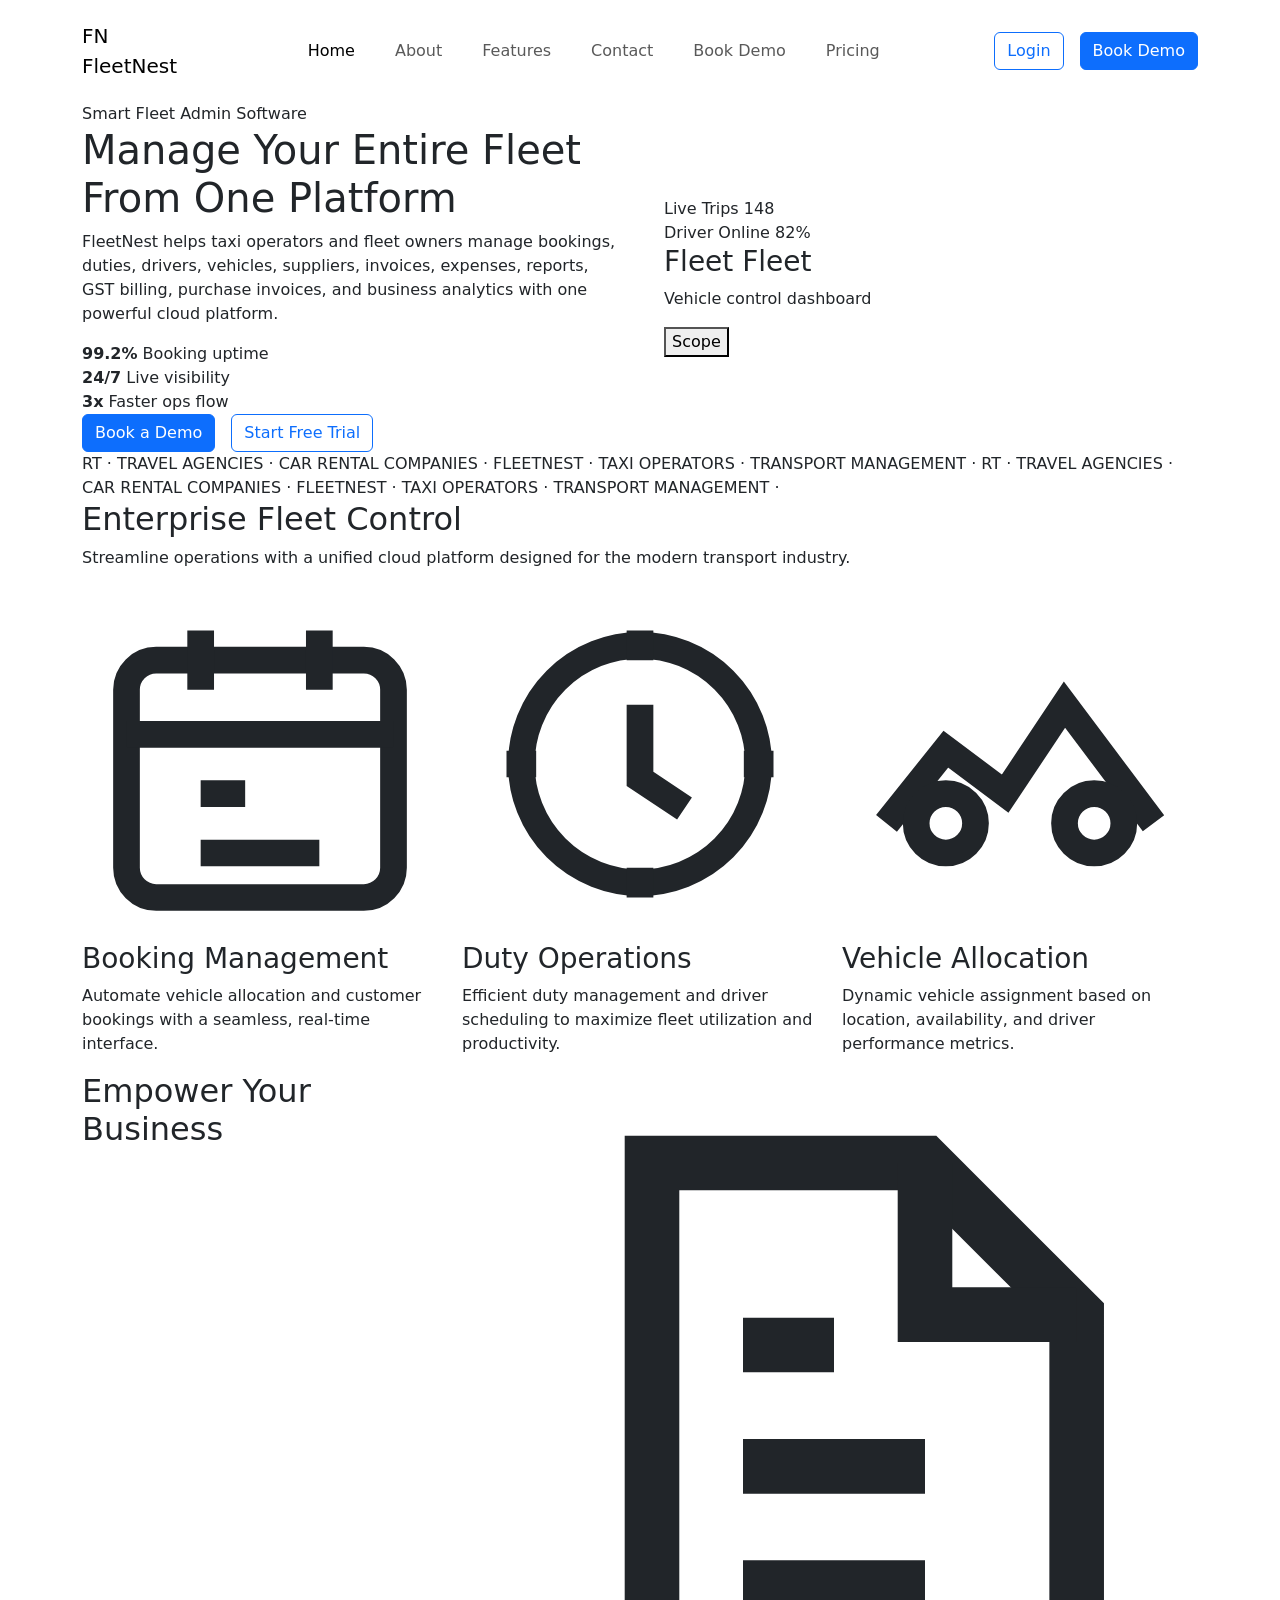
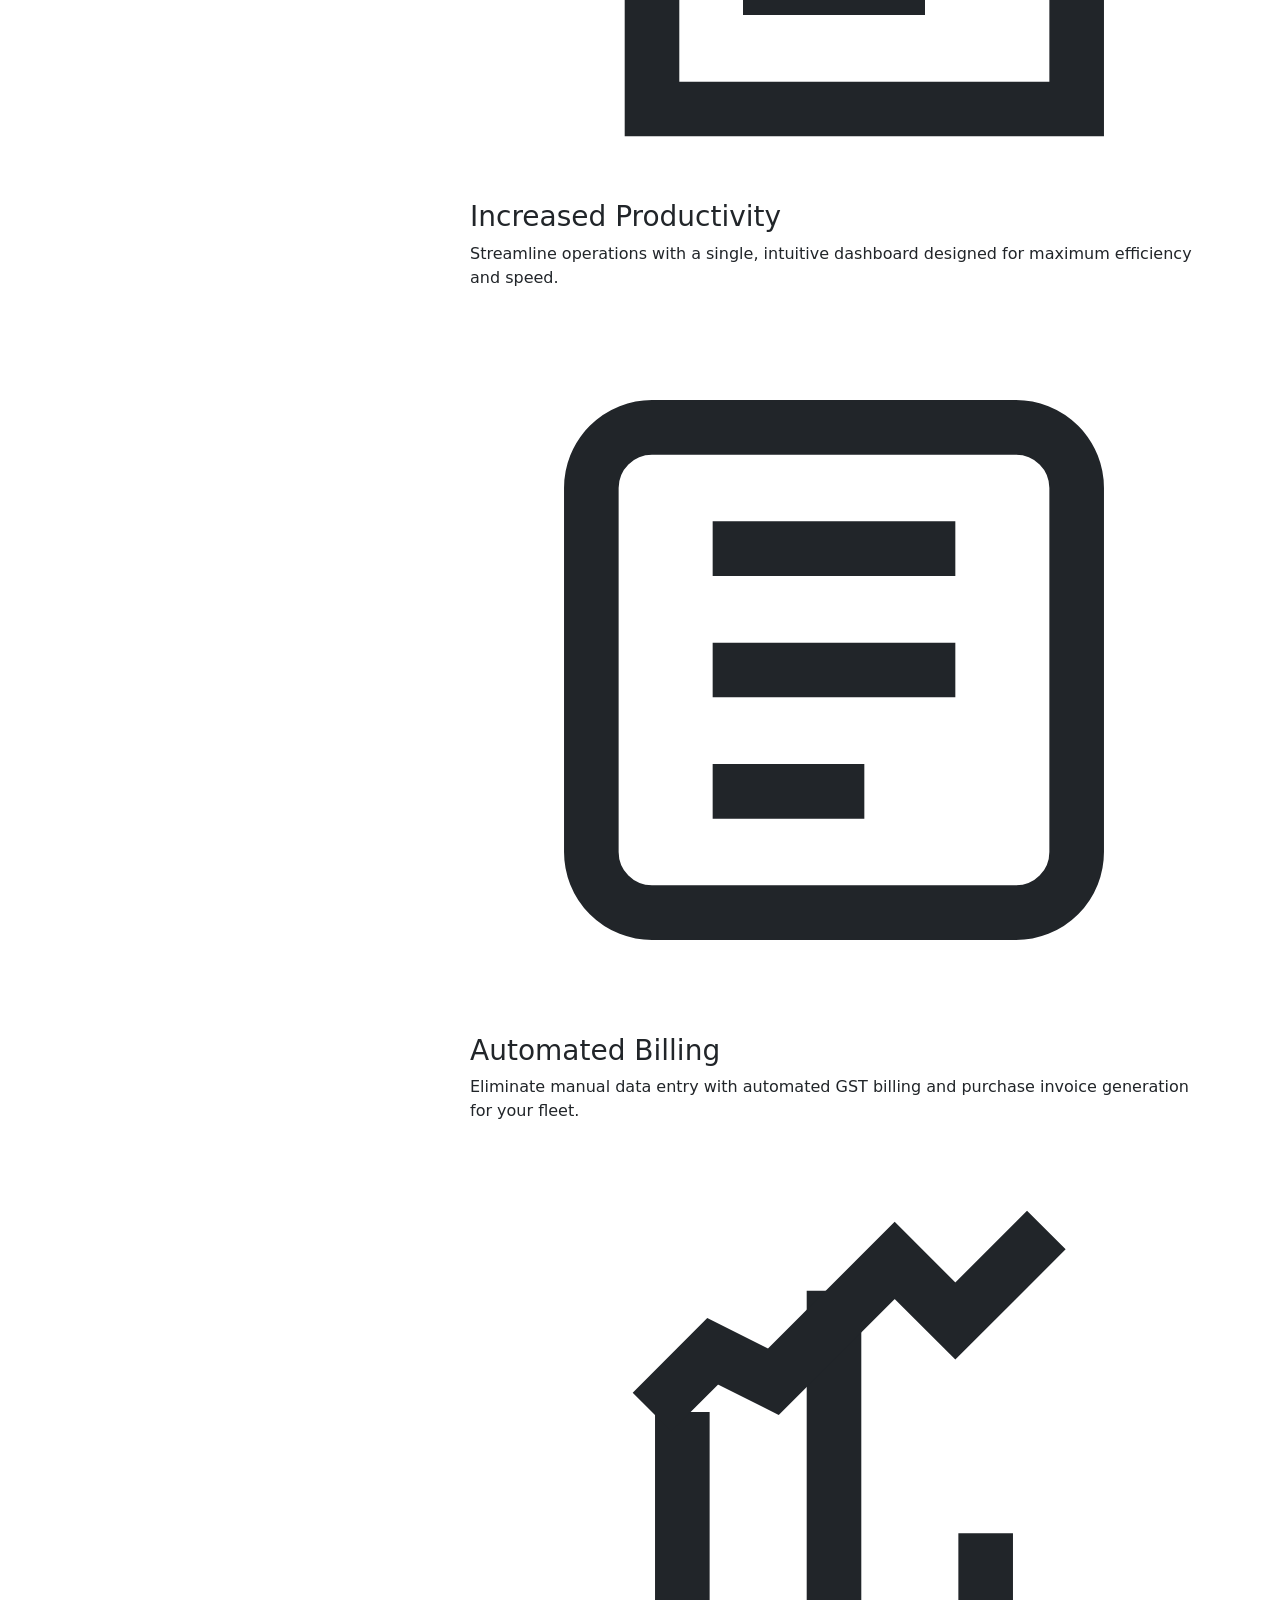
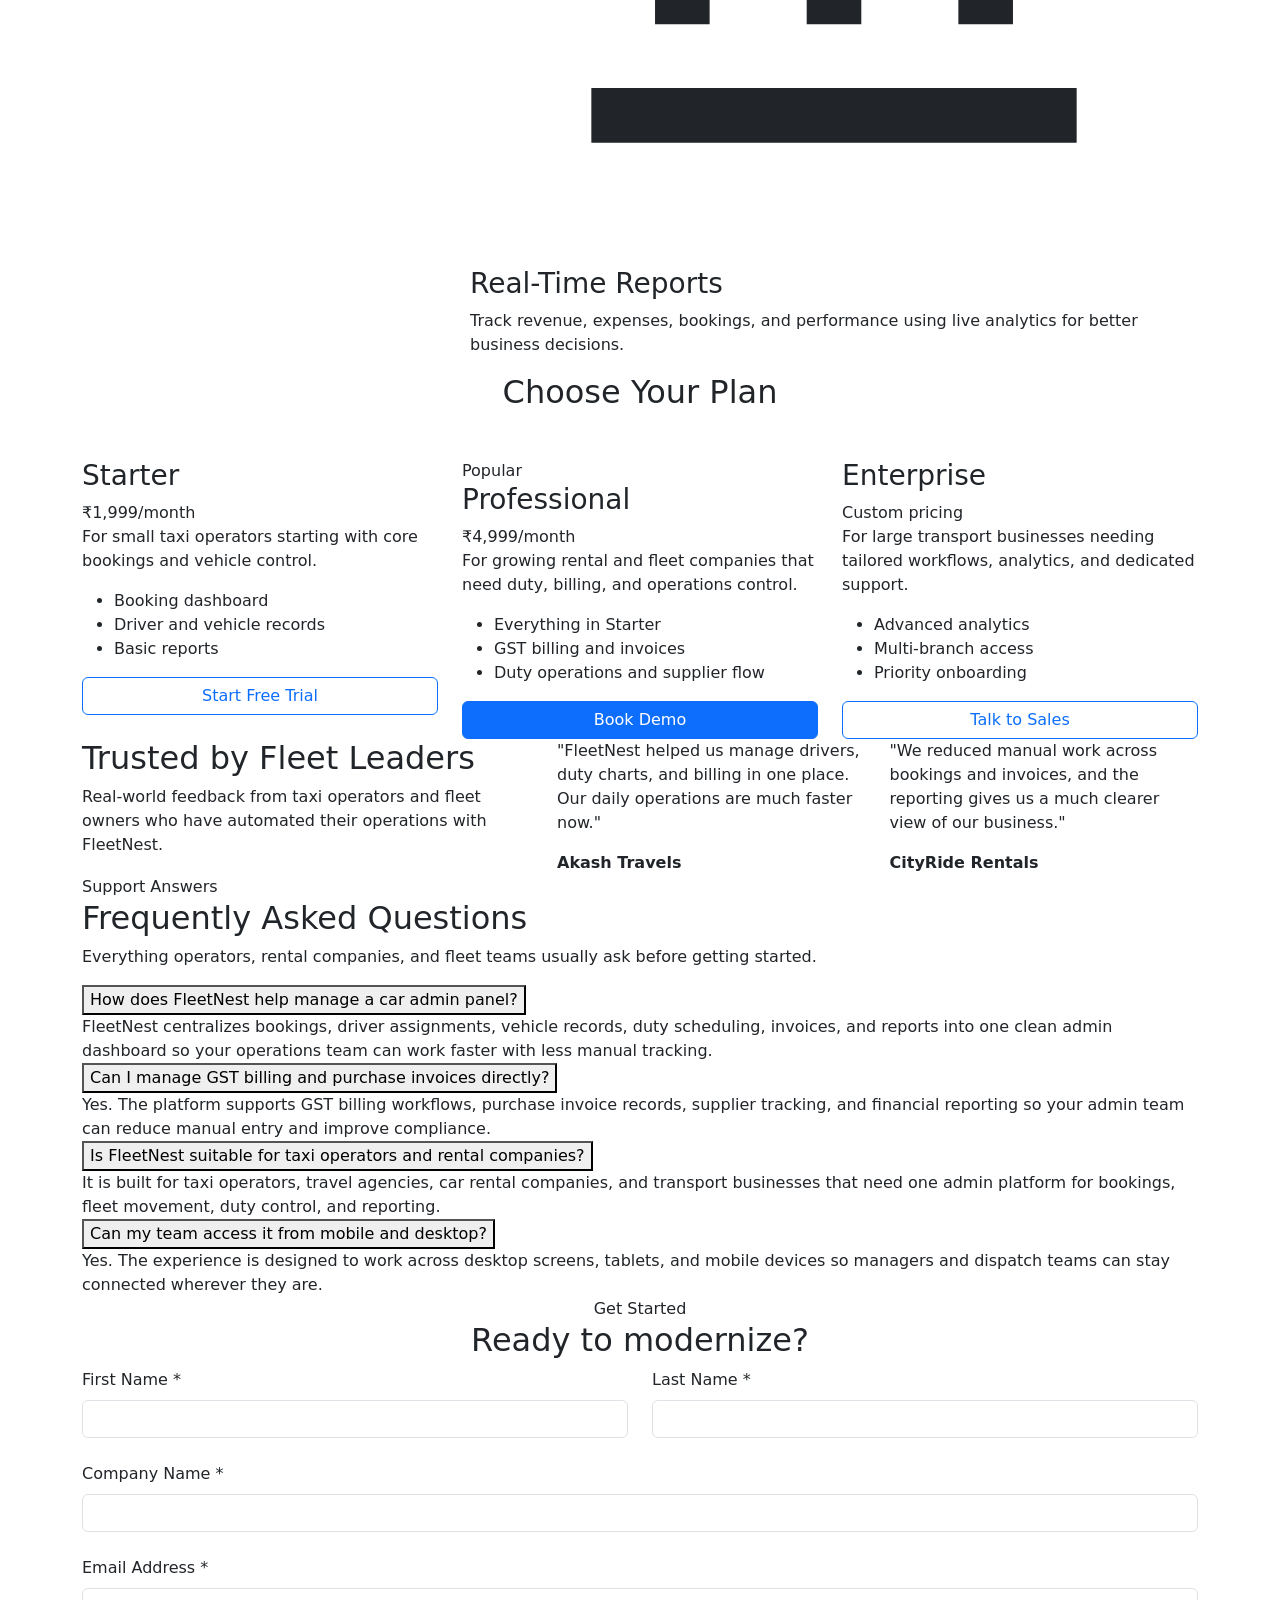
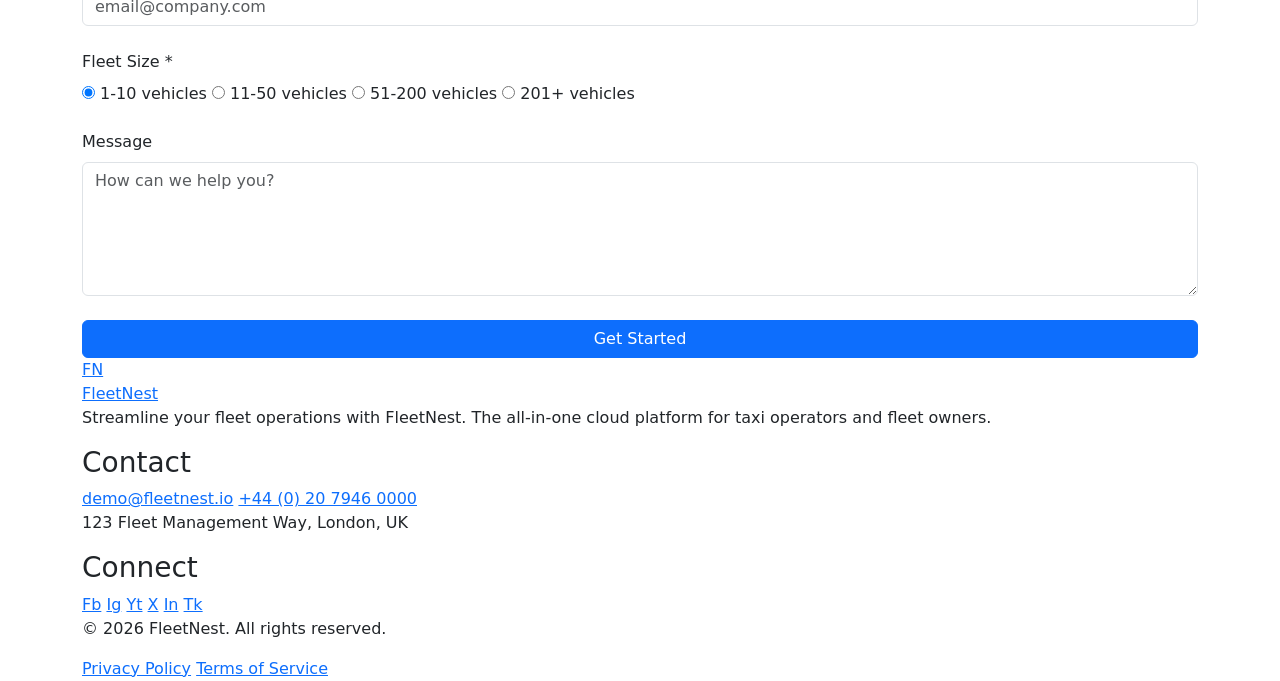
==== index.html @ bfa589d1 "Add index.html for FleetNest Admin Pane This commit adds a new HTML file for the FleetNest Admin Pan" ====
<!DOCTYPE html>
<html lang="en">
<head>
  <meta charset="UTF-8">
  <meta name="viewport" content="width=device-width, initial-scale=1.0">
  <title>FleetNest Admin Panel</title>
  <link rel="preconnect" href="https://fonts.googleapis.com">
  <link rel="preconnect" href="https://fonts.gstatic.com" crossorigin>
  <link href="https://fonts.googleapis.com/css2?family=Outfit:wght@400;500;600;700;800&display=swap" rel="stylesheet">
  <link href="https://cdn.jsdelivr.net/npm/bootstrap@5.3.3/dist/css/bootstrap.min.css" rel="stylesheet">
  <link rel="stylesheet" href="style.css">
</head>
<body>

  <header class="site-header">
    <nav class="navbar navbar-expand-lg py-3">
      <div class="container">
        <a class="navbar-brand brand-wrap" href="#home">
          <div class="brand-logo">FN</div>
          <div class="brand-copy">
            <span>FleetNest</span>
          </div>
        </a>
        <button class="navbar-toggler border-0 shadow-none" type="button" data-bs-toggle="collapse" data-bs-target="#mainNav">
          <span class="navbar-toggler-icon"></span>
        </button>
        <div class="collapse navbar-collapse" id="mainNav">
          <ul class="navbar-nav mx-auto gap-lg-4">
            <li class="nav-item"><a class="nav-link active" href="index.html">Home</a></li>
            <li class="nav-item"><a class="nav-link" href="about.html">About</a></li>
            <li class="nav-item"><a class="nav-link" href="features.html">Features</a></li>
            <li class="nav-item"><a class="nav-link" href="contact.html">Contact</a></li>
            <li class="nav-item"><a class="nav-link" href="#contact">Book Demo</a></li>
            <li class="nav-item"><a class="nav-link" href="#pricing">Pricing</a></li>
          </ul>
          <div class="header-actions d-flex flex-column flex-lg-row gap-3">
            <a href="#" class="btn btn-outline-primary btn-soft">Login</a>
            <a href="#demo" class="btn btn-primary btn-strong">Book Demo</a>
          </div>
        </div>
      </div>
    </nav>
  </header>

  <main>
    <section class="hero-section" id="home">
      <div class="container">
        <div class="row align-items-center g-5">
          <div class="col-lg-6">
            <div class="hero-kicker reveal-in">Smart Fleet Admin Software</div>
            <h1 class="hero-title">
              Manage Your Entire Fleet
              <span class="title-accent">From One Platform</span>
            </h1>
            <p class="hero-text">
              FleetNest helps taxi operators and fleet owners manage bookings, duties, drivers, vehicles,
              suppliers, invoices, expenses, reports, GST billing, purchase invoices, and business analytics
              with one powerful cloud platform.
            </p>
            <div class="hero-metrics reveal-in">
              <div class="metric-pill">
                <strong>99.2%</strong>
                <span>Booking uptime</span>
              </div>
              <div class="metric-pill">
                <strong>24/7</strong>
                <span>Live visibility</span>
              </div>
              <div class="metric-pill">
                <strong>3x</strong>
                <span>Faster ops flow</span>
              </div>
            </div>
            <div class="hero-actions d-flex flex-column flex-sm-row gap-3">
              <a href="#demo" class="btn btn-primary btn-strong large-btn">Book a Demo</a>
              <a href="#pricing" class="btn btn-outline-primary btn-soft large-btn">Start Free Trial</a>
            </div>
          </div>
          <div class="col-lg-6">
            <div class="device-stage reveal-in">
              <div class="floating-badge badge-top">Live Trips 148</div>
              <div class="floating-badge badge-bottom">Driver Online 82%</div>
              <div class="screen-shell">
                <div class="screen-top">
                  <span></span><span></span><span></span>
                </div>
                <div class="screen-body">
                  <aside class="screen-sidebar">
                    <div class="side-dot active"></div>
                    <div class="side-dot"></div>
                    <div class="side-dot"></div>
                    <div class="side-dot"></div>
                  </aside>
                  <div class="screen-content">
                    <div class="content-head">
                      <div>
                        <h3>Fleet Fleet</h3>
                        <p>Vehicle control dashboard</p>
                      </div>
                      <button class="mini-button">Scope</button>
                    </div>
                    <div class="content-grid">
                      <div class="ui-card tall"></div>
                      <div class="ui-card"></div>
                      <div class="ui-card"></div>
                      <div class="ui-card"></div>
                      <div class="ui-card chart-card"></div>
                      <div class="ui-card"></div>
                    </div>
                  </div>
                </div>
              </div>
              <div class="phone-shell">
                <div class="phone-notch"></div>
                <div class="phone-ring"></div>
                <div class="phone-lines"></div>
              </div>
            </div>
          </div>
        </div>
      </div>
    </section>

    <section class="marquee-band">
      <div class="container">
        <div class="marquee-text">
          <span>RT · TRAVEL AGENCIES · CAR RENTAL COMPANIES · FLEETNEST · TAXI OPERATORS · TRANSPORT MANAGEMENT ·</span>
          <span>RT · TRAVEL AGENCIES · CAR RENTAL COMPANIES · FLEETNEST · TAXI OPERATORS · TRANSPORT MANAGEMENT ·</span>
        </div>
      </div>
    </section>

    <section class="feature-intro section-space" id="about">
      <div class="container">
        <h2 class="section-title wide-title">Enterprise Fleet Control</h2>
        <p class="section-subtitle">
          Streamline operations with a unified cloud platform designed for the modern transport industry.
        </p>
        <div class="row g-4 feature-row">
          <div class="col-md-4">
            <div class="feature-box reveal-in">
              <div class="icon-wrap">
                <svg viewBox="0 0 24 24" fill="none" stroke="currentColor" stroke-width="1.8">
                  <rect x="3" y="5" width="18" height="16" rx="2"></rect>
                  <path d="M16 3v4M8 3v4M3 10h18"></path>
                  <path d="M8 14h3M8 18h8"></path>
                </svg>
              </div>
              <h3>Booking Management</h3>
              <p>Automate vehicle allocation and customer bookings with a seamless, real-time interface.</p>
            </div>
          </div>
          <div class="col-md-4">
            <div class="feature-box reveal-in">
              <div class="icon-wrap">
                <svg viewBox="0 0 24 24" fill="none" stroke="currentColor" stroke-width="1.8">
                  <circle cx="12" cy="12" r="8"></circle>
                  <path d="M12 8v5l3 2"></path>
                  <path d="M3 12h2M19 12h2M12 3v2M12 19v2"></path>
                </svg>
              </div>
              <h3>Duty Operations</h3>
              <p>Efficient duty management and driver scheduling to maximize fleet utilization and productivity.</p>
            </div>
          </div>
          <div class="col-md-4">
            <div class="feature-box reveal-in">
              <div class="icon-wrap">
                <svg viewBox="0 0 24 24" fill="none" stroke="currentColor" stroke-width="1.8">
                  <path d="M3 16l4-5 4 3 4-6 6 8"></path>
                  <circle cx="7" cy="16" r="2"></circle>
                  <circle cx="17" cy="16" r="2"></circle>
                </svg>
              </div>
              <h3>Vehicle Allocation</h3>
              <p>Dynamic vehicle assignment based on location, availability, and driver performance metrics.</p>
            </div>
          </div>
        </div>
      </div>
    </section>

    <section class="empower-section section-space" id="features">
      <div class="container">
        <div class="row g-5">
          <div class="col-lg-4">
            <h2 class="section-title stacked-title">Empower Your Business</h2>
          </div>
          <div class="col-lg-8">
            <div class="benefit-list">
              <div class="benefit-item reveal-in">
                <div class="icon-wrap small-icon">
                  <svg viewBox="0 0 24 24" fill="none" stroke="currentColor" stroke-width="1.8">
                    <path d="M6 3h9l5 5v13H6z"></path>
                    <path d="M15 3v5h5M9 13h6M9 17h6M9 9h3"></path>
                  </svg>
                </div>
                <div>
                  <h3>Increased Productivity</h3>
                  <p>Streamline operations with a single, intuitive dashboard designed for maximum efficiency and speed.</p>
                </div>
              </div>
              <div class="benefit-item reveal-in">
                <div class="icon-wrap small-icon">
                  <svg viewBox="0 0 24 24" fill="none" stroke="currentColor" stroke-width="1.8">
                    <rect x="4" y="4" width="16" height="16" rx="2"></rect>
                    <path d="M8 8h8M8 12h8M8 16h5"></path>
                  </svg>
                </div>
                <div>
                  <h3>Automated Billing</h3>
                  <p>Eliminate manual data entry with automated GST billing and purchase invoice generation for your fleet.</p>
                </div>
              </div>
              <div class="benefit-item reveal-in">
                <div class="icon-wrap small-icon">
                  <svg viewBox="0 0 24 24" fill="none" stroke="currentColor" stroke-width="1.8">
                    <path d="M4 19h16"></path>
                    <path d="M7 16V9M12 16V5M17 16v-3"></path>
                    <path d="M6 9l2-2 2 1 4-4 2 2 3-3"></path>
                  </svg>
                </div>
                <div>
                  <h3>Real-Time Reports</h3>
                  <p>Track revenue, expenses, bookings, and performance using live analytics for better business decisions.</p>
                </div>
              </div>
            </div>
          </div>
        </div>
      </div>
    </section>

    <section class="showcase-section section-space" id="demo">
      <div class="container">
        <div class="showcase-frame reveal-in">
          <div class="showcase-inner">
            <div class="showcase-laptop">
              <div class="showcase-sidebar"></div>
              <div class="showcase-main">
                <div class="showcase-toolbar"></div>
                <div class="showcase-cards">
                  <span></span>
                  <span></span>
                  <span></span>
                  <span></span>
                  <span></span>
                  <span></span>
                </div>
              </div>
            </div>
            <div class="showcase-phone"></div>
          </div>
        </div>
      </div>
    </section>

    <section class="pricing-section section-space" id="pricing">
      <div class="container">
        <h2 class="section-title text-center">Choose Your Plan</h2>
        <div class="row g-4 plan-row mt-4">
          <div class="col-md-4">
            <div class="plan-card reveal-in">
              <h3>Starter</h3>
              <div class="plan-price">₹1,999<span>/month</span></div>
              <p>For small taxi operators starting with core bookings and vehicle control.</p>
              <ul class="plan-list">
                <li>Booking dashboard</li>
                <li>Driver and vehicle records</li>
                <li>Basic reports</li>
              </ul>
              <a href="#contact" class="btn btn-outline-primary w-100">Start Free Trial</a>
            </div>
          </div>
          <div class="col-md-4">
            <div class="plan-card featured reveal-in">
              <span class="plan-badge">Popular</span>
              <h3>Professional</h3>
              <div class="plan-price">₹4,999<span>/month</span></div>
              <p>For growing rental and fleet companies that need duty, billing, and operations control.</p>
              <ul class="plan-list">
                <li>Everything in Starter</li>
                <li>GST billing and invoices</li>
                <li>Duty operations and supplier flow</li>
              </ul>
              <a href="#contact" class="btn btn-primary w-100">Book Demo</a>
            </div>
          </div>
          <div class="col-md-4">
            <div class="plan-card reveal-in">
              <h3>Enterprise</h3>
              <div class="plan-price">Custom<span> pricing</span></div>
              <p>For large transport businesses needing tailored workflows, analytics, and dedicated support.</p>
              <ul class="plan-list">
                <li>Advanced analytics</li>
                <li>Multi-branch access</li>
                <li>Priority onboarding</li>
              </ul>
              <a href="#contact" class="btn btn-outline-primary w-100">Talk to Sales</a>
            </div>
          </div>
        </div>
      </div>
    </section>

    <section class="testimonial-section section-space" >
      <div class="container">
        <div class="row g-4 align-items-start">
          <div class="col-lg-5">
            <h2 class="section-title">Trusted by Fleet Leaders</h2>
            <p class="section-subtitle left-subtitle">
              Real-world feedback from taxi operators and fleet owners who have automated their operations with FleetNest.
            </p>
          </div>
          <div class="col-lg-7">
            <div class="row g-4">
              <div class="col-md-6">
                <div class="quote-card reveal-in">
                  <p>"FleetNest helped us manage drivers, duty charts, and billing in one place. Our daily operations are much faster now."</p>
                  <strong>Akash Travels</strong>
                </div>
              </div>
              <div class="col-md-6">
                <div class="quote-card reveal-in">
                  <p>"We reduced manual work across bookings and invoices, and the reporting gives us a much clearer view of our business."</p>
                  <strong>CityRide Rentals</strong>
                </div>
              </div>
            </div>
          </div>
        </div>
      </div>
    </section>

    <section class="faq-section section-space">
      <div class="container">
        <div class="faq-shell">
          <div class="faq-heading reveal-in">
            <span class="hero-kicker">Support Answers</span>
            <h2 class="section-title">Frequently Asked Questions</h2>
            <p class="section-subtitle">
              Everything operators, rental companies, and fleet teams usually ask before getting started.
            </p>
          </div>

          <div class="faq-list">
            <article class="faq-item reveal-in active">
              <button class="faq-question" type="button" aria-expanded="true">
                <span>How does FleetNest help manage a car admin panel?</span>
                <span class="faq-icon"></span>
              </button>
              <div class="faq-answer" style="max-height: 220px;">
                <div class="faq-answer-inner">
                  FleetNest centralizes bookings, driver assignments, vehicle records, duty scheduling, invoices, and reports into one clean admin dashboard so your operations team can work faster with less manual tracking.
                </div>
              </div>
            </article>

            <article class="faq-item reveal-in">
              <button class="faq-question" type="button" aria-expanded="false">
                <span>Can I manage GST billing and purchase invoices directly?</span>
                <span class="faq-icon"></span>
              </button>
              <div class="faq-answer">
                <div class="faq-answer-inner">
                  Yes. The platform supports GST billing workflows, purchase invoice records, supplier tracking, and financial reporting so your admin team can reduce manual entry and improve compliance.
                </div>
              </div>
            </article>

            <article class="faq-item reveal-in">
              <button class="faq-question" type="button" aria-expanded="false">
                <span>Is FleetNest suitable for taxi operators and rental companies?</span>
                <span class="faq-icon"></span>
              </button>
              <div class="faq-answer">
                <div class="faq-answer-inner">
                  It is built for taxi operators, travel agencies, car rental companies, and transport businesses that need one admin platform for bookings, fleet movement, duty control, and reporting.
                </div>
              </div>
            </article>

            <article class="faq-item reveal-in">
              <button class="faq-question" type="button" aria-expanded="false">
                <span>Can my team access it from mobile and desktop?</span>
                <span class="faq-icon"></span>
              </button>
              <div class="faq-answer">
                <div class="faq-answer-inner">
                  Yes. The experience is designed to work across desktop screens, tablets, and mobile devices so managers and dispatch teams can stay connected wherever they are.
                </div>
              </div>
            </article>
          </div>
        </div>
      </div>
    </section>

    <section class="contact-form-section section-space" id="contact">
      <div class="container">
        <div class="form-shell reveal-in">
          <div class="text-center form-head">
            <span class="hero-kicker">Get Started</span>
            <h2 class="section-title">Ready to modernize?</h2>
          </div>

          <form class="lead-form">
            <div class="row g-4">
              <div class="col-md-6">
                <label for="firstName" class="form-label">First Name *</label>
                <input id="firstName" type="text" name="firstname" class="form-control custom-field" required>
              </div>
              <div class="col-md-6">
                <label for="lastName" class="form-label">Last Name *</label>
                <input id="lastName" type="text" name="lastname" class="form-control custom-field" required>
              </div>
              <div class="col-12">
                <label for="companyName" class="form-label">Company Name *</label>
                <input id="companyName" type="text" name="comapny_name" class="form-control custom-field" required>
              </div>
              <div class="col-12">
                <label for="emailAddress" class="form-label">Email Address *</label>
                <input id="emailAddress" type="email" name="email" class="form-control custom-field" placeholder="email@company.com" required>
              </div>
              <div class="col-12">
                <label class="form-label">Fleet Size *</label>
                <div class="fleet-options">
                  <label class="fleet-option">
                    <input type="radio" name="fleet-size" checked>
                    <span>1-10 vehicles</span>
                  </label>
                  <label class="fleet-option">
                    <input type="radio" name="fleet-size">
                    <span>11-50 vehicles</span>
                  </label>
                  <label class="fleet-option">
                    <input type="radio" name="fleet-size">
                    <span>51-200 vehicles</span>
                  </label>
                  <label class="fleet-option">
                    <input type="radio" name="fleet-size">
                    <span>201+ vehicles</span>
                  </label>
                </div>
              </div>
              <div class="col-12">
                <label for="messageBox" class="form-label">Message</label>
                <textarea id="messageBox" name="message" class="form-control custom-field custom-area" rows="5" placeholder="How can we help you?"></textarea>
              </div>
              <div class="col-12">
                <button type="submit" class="btn btn-primary btn-strong w-100 submit-btn">Get Started</button>
              </div>
            </div>
          </form>
        </div>
      </div>
    </section>

    <footer class="site-footer">
      <div class="container">
        <div class="footer-grid">
          <div class="footer-brand-col">
            <a class="brand-wrap footer-brand" href="#home">
              <div class="brand-logo">FN</div>
              <div class="brand-copy">
                <span>FleetNest</span>
              </div>
            </a>
            <p class="footer-copy">
              Streamline your fleet operations with FleetNest. The all-in-one cloud platform for taxi operators and fleet owners.
            </p>
          </div>

          <div class="footer-contact-col">
            <h3>Contact</h3>
            <a href="mailto:demo@fleetnest.io">demo@fleetnest.io</a>
            <a href="tel:+4402079460000">+44 (0) 20 7946 0000</a>
            <p>123 Fleet Management Way, London, UK</p>
          </div>

          <div class="footer-social-col">
            <h3>Connect</h3>
            <div class="social-links">
              <a href="#" aria-label="Facebook">Fb</a>
              <a href="#" aria-label="Instagram">Ig</a>
              <a href="#" aria-label="YouTube">Yt</a>
              <a href="#" aria-label="X">X</a>
              <a href="#" aria-label="LinkedIn">In</a>
              <a href="#" aria-label="TikTok">Tk</a>
            </div>
          </div>
        </div>

        <div class="footer-bottom">
          <p>© 2026 FleetNest. All rights reserved.</p>
          <div class="footer-legal">
            <a href="#">Privacy Policy</a>
            <a href="#">Terms of Service</a>
          </div>
        </div>
      </div>
    </footer>
  </main>

  <script src="https://cdn.jsdelivr.net/npm/bootstrap@5.3.3/dist/js/bootstrap.bundle.min.js"></script>
  <script src="script.js"></script>
</body>
</html>
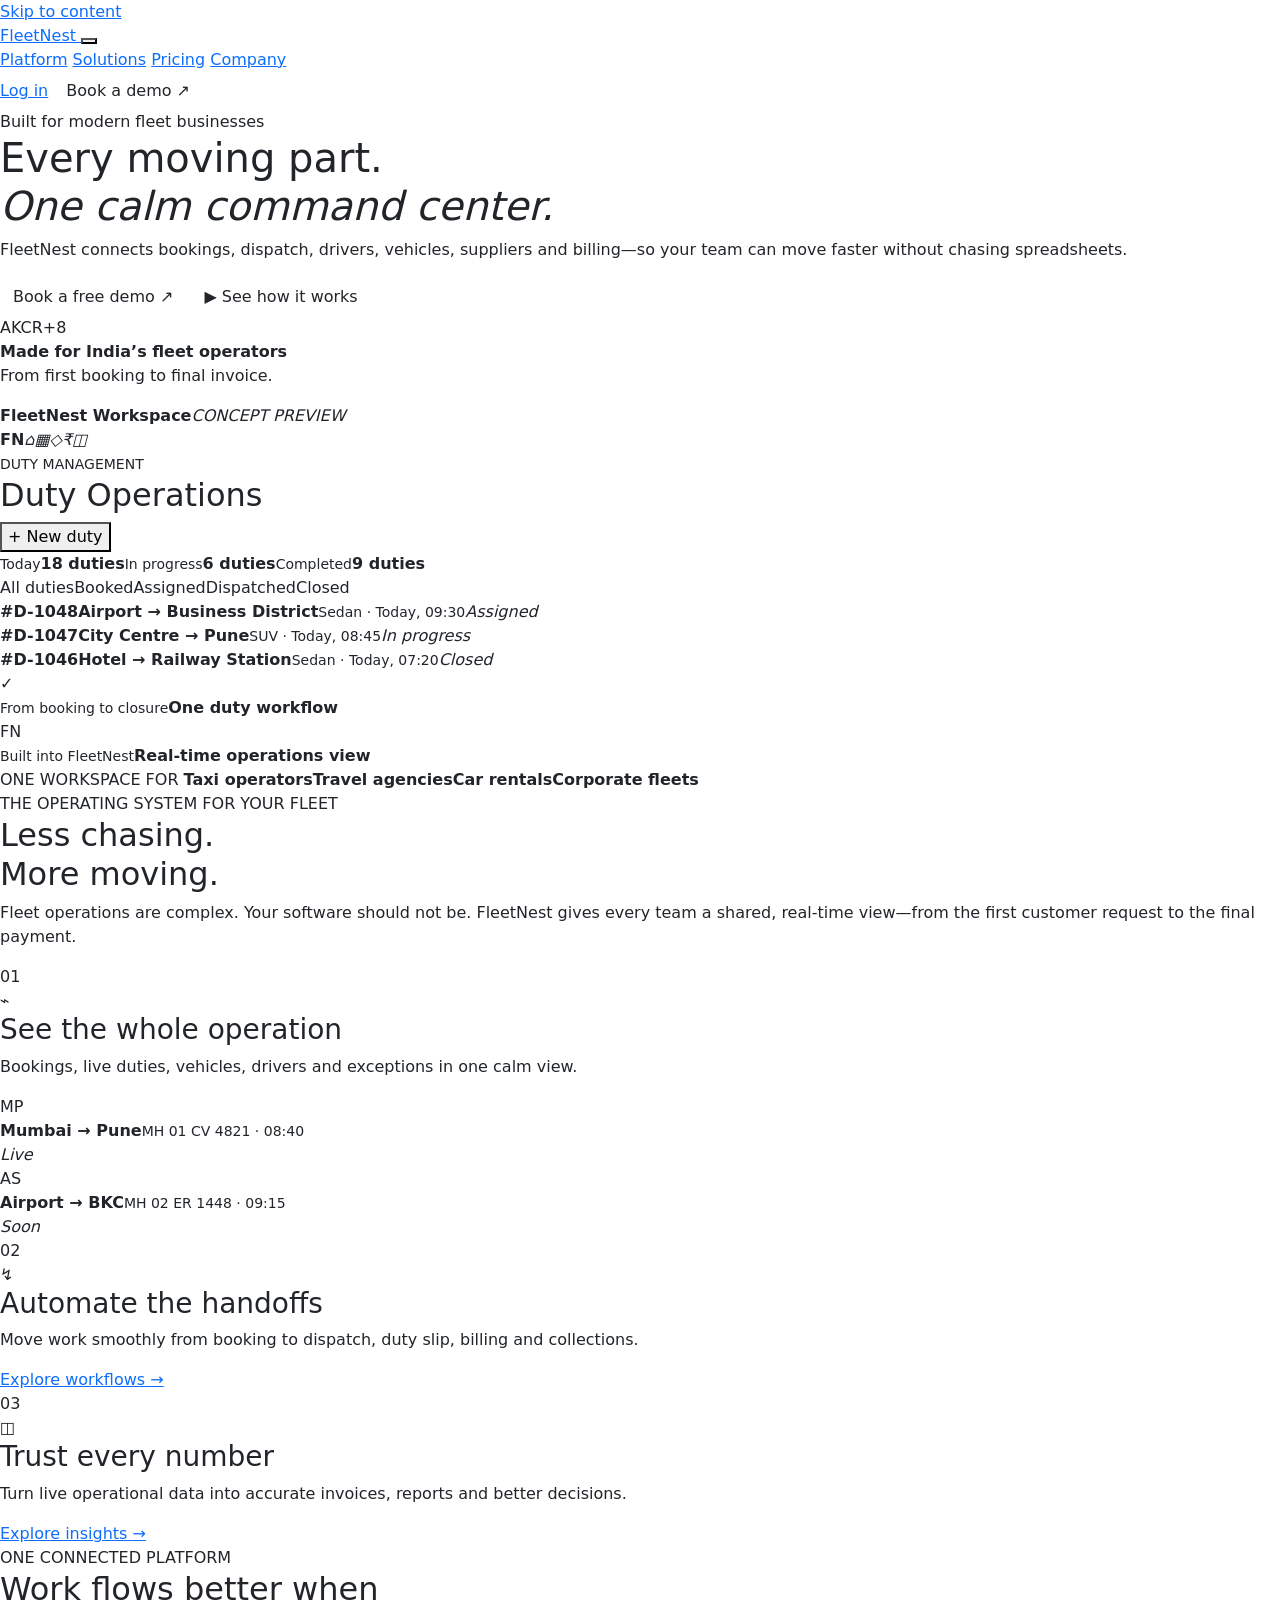
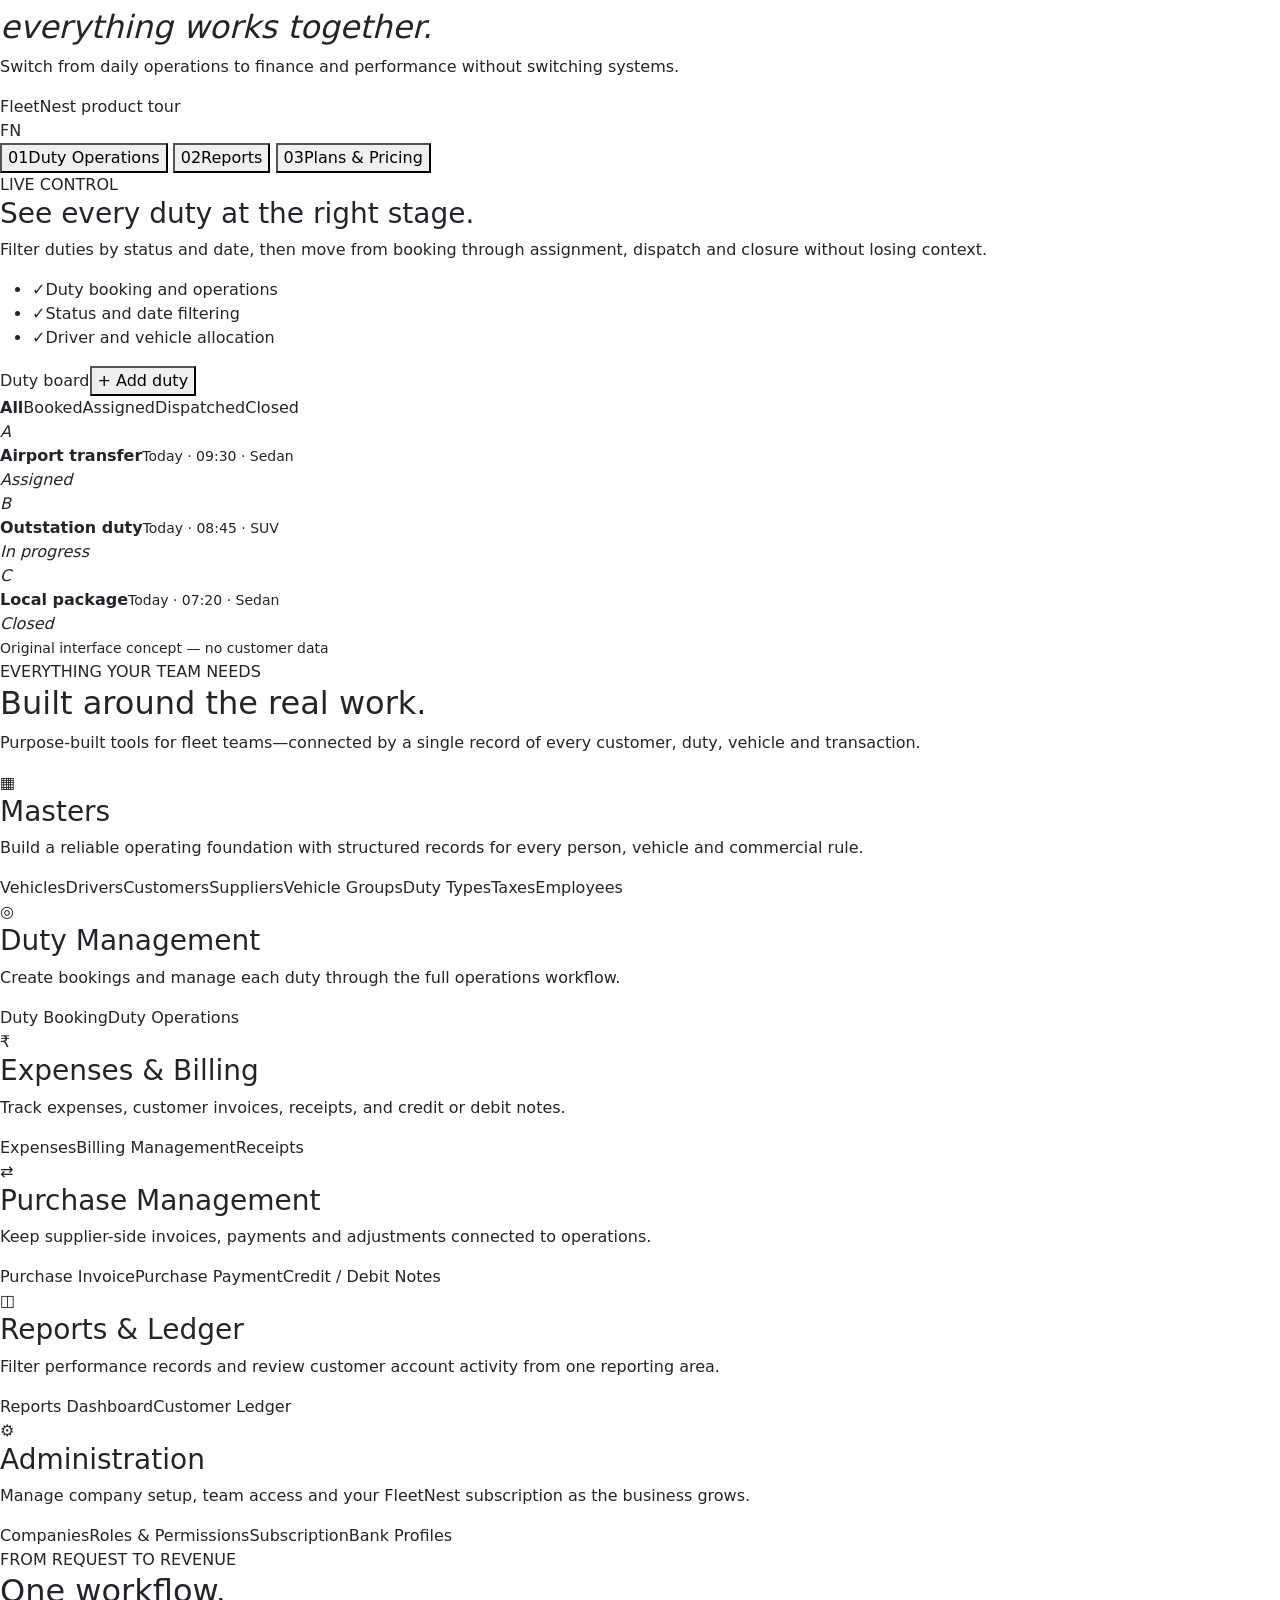
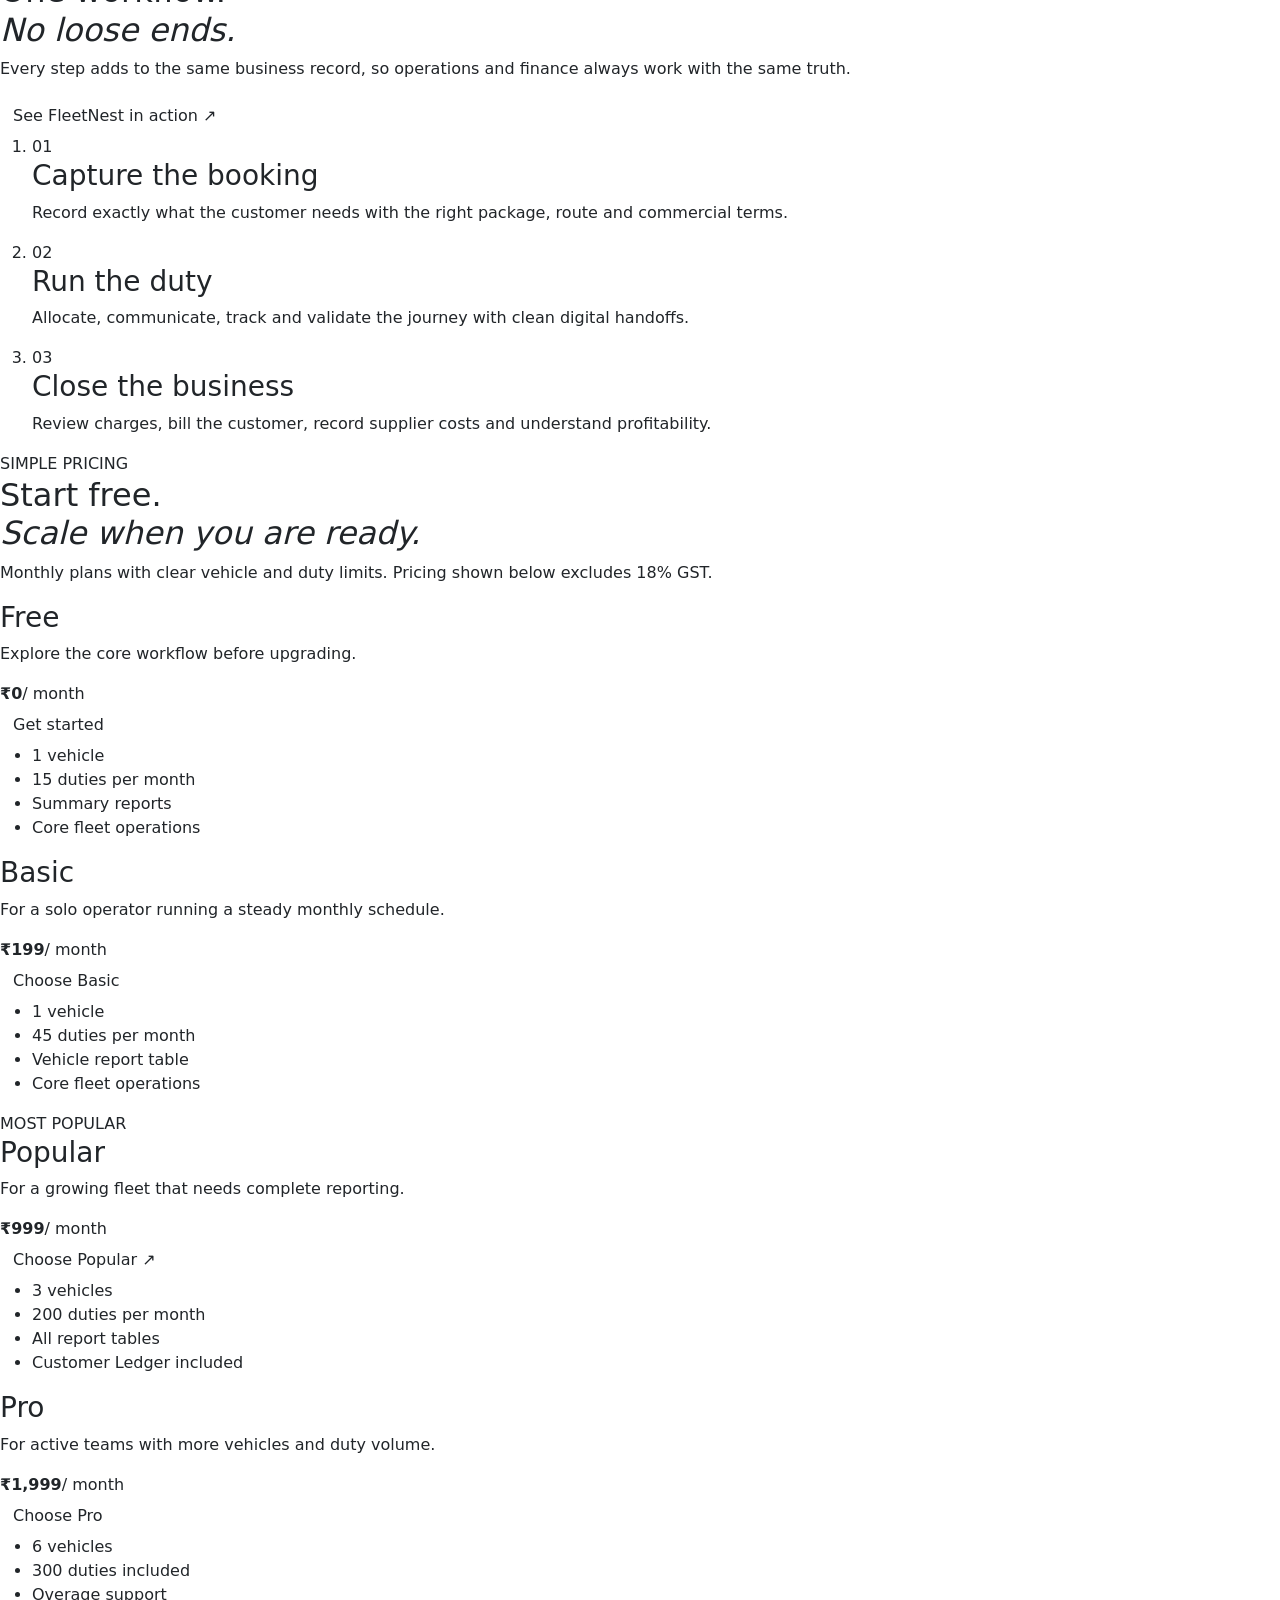
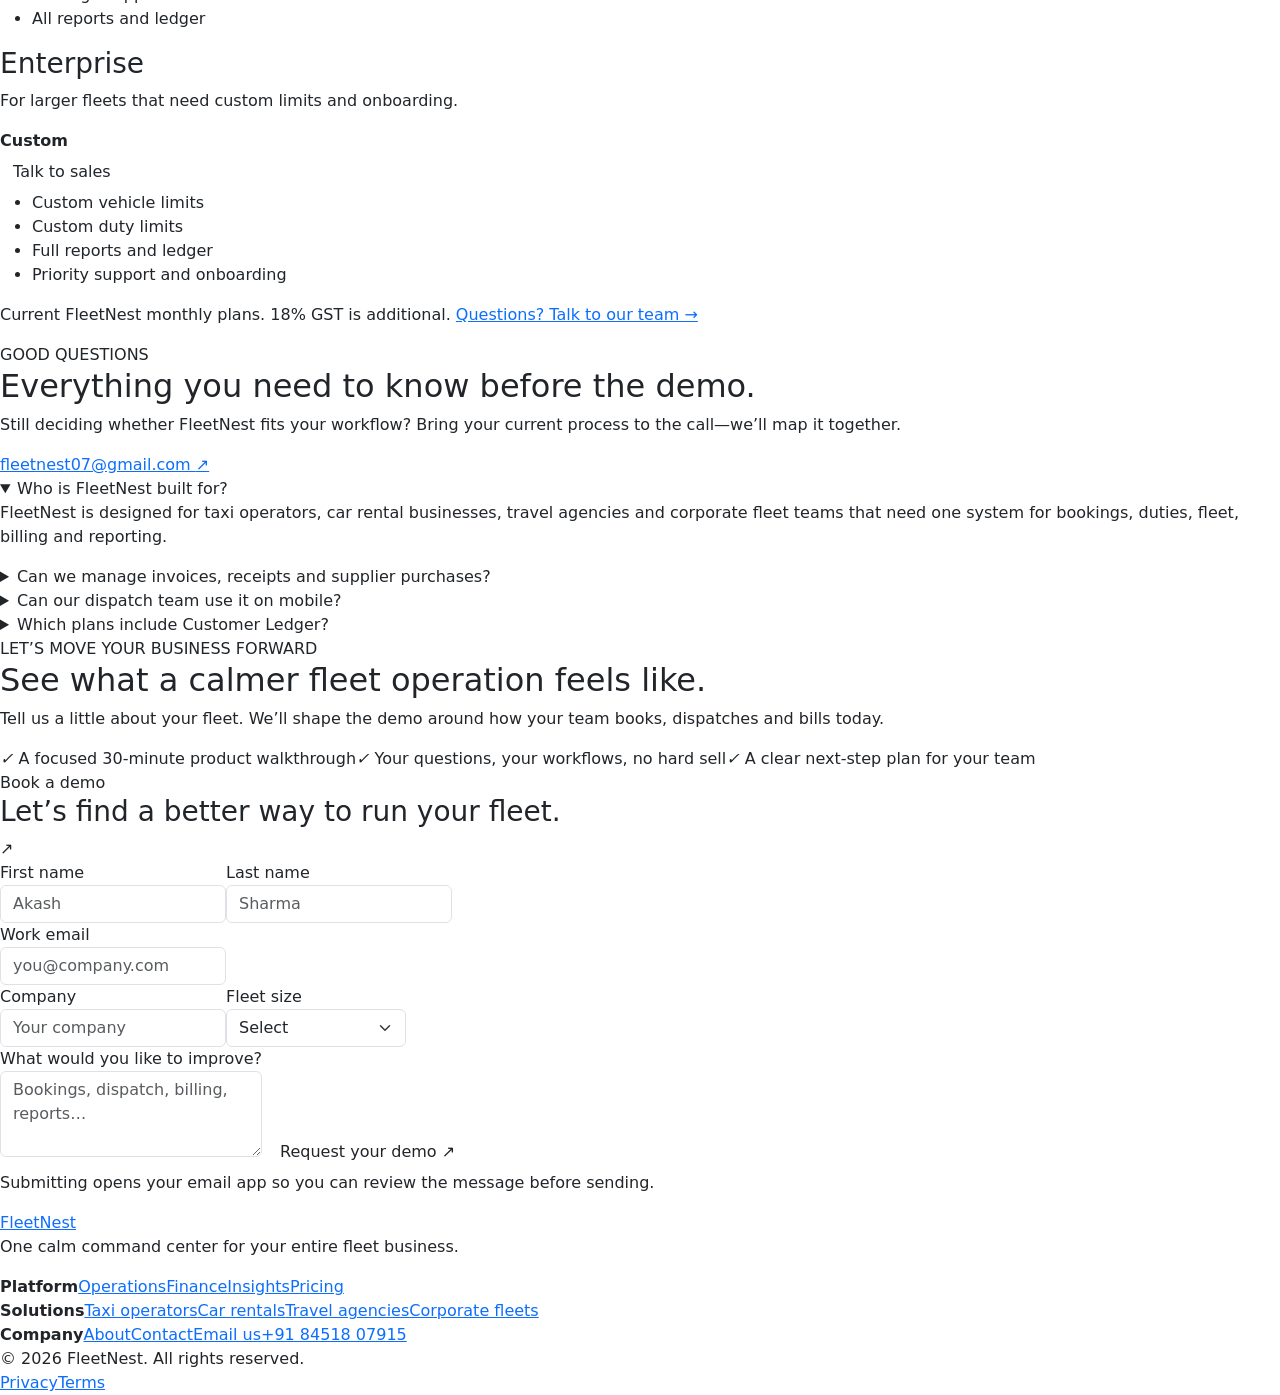
==== commit 4e977640: "Update index" ====
--- a/index.html
+++ b/index.html
@@ -1,508 +1,228 @@
-<!DOCTYPE html>
+<!doctype html>
 <html lang="en">
 <head>
-  <meta charset="UTF-8">
-  <meta name="viewport" content="width=device-width, initial-scale=1.0">
-  <title>FleetNest Admin Panel</title>
-  <link rel="preconnect" href="https://fonts.googleapis.com">
-  <link rel="preconnect" href="https://fonts.gstatic.com" crossorigin>
-  <link href="https://fonts.googleapis.com/css2?family=Outfit:wght@400;500;600;700;800&display=swap" rel="stylesheet">
-  <link href="https://cdn.jsdelivr.net/npm/bootstrap@5.3.3/dist/css/bootstrap.min.css" rel="stylesheet">
-  <link rel="stylesheet" href="style.css">
+  <meta charset="utf-8">
+  <meta name="viewport" content="width=device-width, initial-scale=1">
+  <meta name="description" content="FleetNest is the all-in-one fleet operations platform for bookings, dispatch, drivers, vehicles, billing, and business insights.">
+  <meta name="theme-color" content="#07152f">
+  <meta property="og:type" content="website">
+  <meta property="og:title" content="FleetNest — One platform to run your fleet">
+  <meta property="og:description" content="Bookings, dispatch, drivers, vehicles, billing and insights in one calm command center.">
+  <meta name="twitter:card" content="summary_large_image">
+  <meta name="twitter:title" content="FleetNest — One platform to run your fleet">
+  <meta name="twitter:description" content="Bookings, dispatch, drivers, vehicles, billing and insights in one calm command center.">
+  <title>FleetNest — One platform to run your fleet</title>
+  <link href="https://cdn.jsdelivr.net/npm/bootstrap@5.3.3/dist/css/bootstrap.min.css" rel="stylesheet" integrity="sha384-QWTKZyjpPEjISv5WaRU9OFeRpok6YctnYmDr5pNlyT2bRjXh0JMhjY6hW+ALEwIH" crossorigin="anonymous">
+  <link rel="stylesheet" href="assets/css/styles.css">
 </head>
 <body>
-
-  <header class="site-header">
-    <nav class="navbar navbar-expand-lg py-3">
-      <div class="container">
-        <a class="navbar-brand brand-wrap" href="#home">
-          <div class="brand-logo">FN</div>
-          <div class="brand-copy">
-            <span>FleetNest</span>
-          </div>
-        </a>
-        <button class="navbar-toggler border-0 shadow-none" type="button" data-bs-toggle="collapse" data-bs-target="#mainNav">
-          <span class="navbar-toggler-icon"></span>
-        </button>
-        <div class="collapse navbar-collapse" id="mainNav">
-          <ul class="navbar-nav mx-auto gap-lg-4">
-            <li class="nav-item"><a class="nav-link active" href="index.html">Home</a></li>
-            <li class="nav-item"><a class="nav-link" href="about.html">About</a></li>
-            <li class="nav-item"><a class="nav-link" href="features.html">Features</a></li>
-            <li class="nav-item"><a class="nav-link" href="contact.html">Contact</a></li>
-            <li class="nav-item"><a class="nav-link" href="#contact">Book Demo</a></li>
-            <li class="nav-item"><a class="nav-link" href="#pricing">Pricing</a></li>
-          </ul>
-          <div class="header-actions d-flex flex-column flex-lg-row gap-3">
-            <a href="#" class="btn btn-outline-primary btn-soft">Login</a>
-            <a href="#demo" class="btn btn-primary btn-strong">Book Demo</a>
-          </div>
-        </div>
-      </div>
+  <a class="skip-link" href="#main">Skip to content</a>
+  <header class="site-header" data-header>
+    <div class="nav-wrap">
+      <a class="brand" href="#top" aria-label="FleetNest home">
+        <span class="brand-mark" aria-hidden="true"><i></i><i></i><i></i></span>
+        <span>FleetNest</span>
+      </a>
+      <button class="menu-toggle" type="button" aria-expanded="false" aria-controls="mobile-nav" aria-label="Open navigation"><span></span><span></span></button>
+      <nav class="desktop-nav" aria-label="Primary navigation">
+        <a href="#platform">Platform</a>
+        <a href="#solutions">Solutions</a>
+        <a href="#pricing">Pricing</a>
+        <a href="#company">Company</a>
+      </nav>
+      <div class="nav-actions">
+        <a class="text-link" href="https://uat.fleetnest.in">Log in</a>
+        <a class="btn button button-small" href="#contact">Book a demo <span aria-hidden="true">↗</span></a>
+      </div>
+    </div>
+    <nav class="mobile-nav" id="mobile-nav" aria-label="Mobile navigation" hidden>
+      <a href="#platform">Platform</a><a href="#solutions">Solutions</a><a href="#pricing">Pricing</a><a href="#company">Company</a><a href="#contact">Book a demo</a>
     </nav>
   </header>
 
-  <main>
-    <section class="hero-section" id="home">
-      <div class="container">
-        <div class="row align-items-center g-5">
-          <div class="col-lg-6">
-            <div class="hero-kicker reveal-in">Smart Fleet Admin Software</div>
-            <h1 class="hero-title">
-              Manage Your Entire Fleet
-              <span class="title-accent">From One Platform</span>
-            </h1>
-            <p class="hero-text">
-              FleetNest helps taxi operators and fleet owners manage bookings, duties, drivers, vehicles,
-              suppliers, invoices, expenses, reports, GST billing, purchase invoices, and business analytics
-              with one powerful cloud platform.
-            </p>
-            <div class="hero-metrics reveal-in">
-              <div class="metric-pill">
-                <strong>99.2%</strong>
-                <span>Booking uptime</span>
-              </div>
-              <div class="metric-pill">
-                <strong>24/7</strong>
-                <span>Live visibility</span>
-              </div>
-              <div class="metric-pill">
-                <strong>3x</strong>
-                <span>Faster ops flow</span>
-              </div>
-            </div>
-            <div class="hero-actions d-flex flex-column flex-sm-row gap-3">
-              <a href="#demo" class="btn btn-primary btn-strong large-btn">Book a Demo</a>
-              <a href="#pricing" class="btn btn-outline-primary btn-soft large-btn">Start Free Trial</a>
-            </div>
-          </div>
-          <div class="col-lg-6">
-            <div class="device-stage reveal-in">
-              <div class="floating-badge badge-top">Live Trips 148</div>
-              <div class="floating-badge badge-bottom">Driver Online 82%</div>
-              <div class="screen-shell">
-                <div class="screen-top">
-                  <span></span><span></span><span></span>
-                </div>
-                <div class="screen-body">
-                  <aside class="screen-sidebar">
-                    <div class="side-dot active"></div>
-                    <div class="side-dot"></div>
-                    <div class="side-dot"></div>
-                    <div class="side-dot"></div>
-                  </aside>
-                  <div class="screen-content">
-                    <div class="content-head">
-                      <div>
-                        <h3>Fleet Fleet</h3>
-                        <p>Vehicle control dashboard</p>
-                      </div>
-                      <button class="mini-button">Scope</button>
-                    </div>
-                    <div class="content-grid">
-                      <div class="ui-card tall"></div>
-                      <div class="ui-card"></div>
-                      <div class="ui-card"></div>
-                      <div class="ui-card"></div>
-                      <div class="ui-card chart-card"></div>
-                      <div class="ui-card"></div>
-                    </div>
-                  </div>
-                </div>
-              </div>
-              <div class="phone-shell">
-                <div class="phone-notch"></div>
-                <div class="phone-ring"></div>
-                <div class="phone-lines"></div>
-              </div>
-            </div>
-          </div>
-        </div>
-      </div>
-    </section>
-
-    <section class="marquee-band">
-      <div class="container">
-        <div class="marquee-text">
-          <span>RT · TRAVEL AGENCIES · CAR RENTAL COMPANIES · FLEETNEST · TAXI OPERATORS · TRANSPORT MANAGEMENT ·</span>
-          <span>RT · TRAVEL AGENCIES · CAR RENTAL COMPANIES · FLEETNEST · TAXI OPERATORS · TRANSPORT MANAGEMENT ·</span>
-        </div>
-      </div>
-    </section>
-
-    <section class="feature-intro section-space" id="about">
-      <div class="container">
-        <h2 class="section-title wide-title">Enterprise Fleet Control</h2>
-        <p class="section-subtitle">
-          Streamline operations with a unified cloud platform designed for the modern transport industry.
-        </p>
-        <div class="row g-4 feature-row">
-          <div class="col-md-4">
-            <div class="feature-box reveal-in">
-              <div class="icon-wrap">
-                <svg viewBox="0 0 24 24" fill="none" stroke="currentColor" stroke-width="1.8">
-                  <rect x="3" y="5" width="18" height="16" rx="2"></rect>
-                  <path d="M16 3v4M8 3v4M3 10h18"></path>
-                  <path d="M8 14h3M8 18h8"></path>
-                </svg>
-              </div>
-              <h3>Booking Management</h3>
-              <p>Automate vehicle allocation and customer bookings with a seamless, real-time interface.</p>
-            </div>
-          </div>
-          <div class="col-md-4">
-            <div class="feature-box reveal-in">
-              <div class="icon-wrap">
-                <svg viewBox="0 0 24 24" fill="none" stroke="currentColor" stroke-width="1.8">
-                  <circle cx="12" cy="12" r="8"></circle>
-                  <path d="M12 8v5l3 2"></path>
-                  <path d="M3 12h2M19 12h2M12 3v2M12 19v2"></path>
-                </svg>
-              </div>
-              <h3>Duty Operations</h3>
-              <p>Efficient duty management and driver scheduling to maximize fleet utilization and productivity.</p>
-            </div>
-          </div>
-          <div class="col-md-4">
-            <div class="feature-box reveal-in">
-              <div class="icon-wrap">
-                <svg viewBox="0 0 24 24" fill="none" stroke="currentColor" stroke-width="1.8">
-                  <path d="M3 16l4-5 4 3 4-6 6 8"></path>
-                  <circle cx="7" cy="16" r="2"></circle>
-                  <circle cx="17" cy="16" r="2"></circle>
-                </svg>
-              </div>
-              <h3>Vehicle Allocation</h3>
-              <p>Dynamic vehicle assignment based on location, availability, and driver performance metrics.</p>
-            </div>
-          </div>
-        </div>
-      </div>
-    </section>
-
-    <section class="empower-section section-space" id="features">
-      <div class="container">
-        <div class="row g-5">
-          <div class="col-lg-4">
-            <h2 class="section-title stacked-title">Empower Your Business</h2>
-          </div>
-          <div class="col-lg-8">
-            <div class="benefit-list">
-              <div class="benefit-item reveal-in">
-                <div class="icon-wrap small-icon">
-                  <svg viewBox="0 0 24 24" fill="none" stroke="currentColor" stroke-width="1.8">
-                    <path d="M6 3h9l5 5v13H6z"></path>
-                    <path d="M15 3v5h5M9 13h6M9 17h6M9 9h3"></path>
-                  </svg>
-                </div>
-                <div>
-                  <h3>Increased Productivity</h3>
-                  <p>Streamline operations with a single, intuitive dashboard designed for maximum efficiency and speed.</p>
-                </div>
-              </div>
-              <div class="benefit-item reveal-in">
-                <div class="icon-wrap small-icon">
-                  <svg viewBox="0 0 24 24" fill="none" stroke="currentColor" stroke-width="1.8">
-                    <rect x="4" y="4" width="16" height="16" rx="2"></rect>
-                    <path d="M8 8h8M8 12h8M8 16h5"></path>
-                  </svg>
-                </div>
-                <div>
-                  <h3>Automated Billing</h3>
-                  <p>Eliminate manual data entry with automated GST billing and purchase invoice generation for your fleet.</p>
-                </div>
-              </div>
-              <div class="benefit-item reveal-in">
-                <div class="icon-wrap small-icon">
-                  <svg viewBox="0 0 24 24" fill="none" stroke="currentColor" stroke-width="1.8">
-                    <path d="M4 19h16"></path>
-                    <path d="M7 16V9M12 16V5M17 16v-3"></path>
-                    <path d="M6 9l2-2 2 1 4-4 2 2 3-3"></path>
-                  </svg>
-                </div>
-                <div>
-                  <h3>Real-Time Reports</h3>
-                  <p>Track revenue, expenses, bookings, and performance using live analytics for better business decisions.</p>
+  <main id="main">
+    <section class="hero" id="top">
+      <div class="hero-glow glow-one" aria-hidden="true"></div>
+      <div class="hero-glow glow-two" aria-hidden="true"></div>
+      <div class="hero-grid">
+        <div class="hero-copy">
+          <div class="eyebrow"><span></span> Built for modern fleet businesses</div>
+          <h1>Every moving part.<br><em>One calm command center.</em></h1>
+          <p class="hero-lede">FleetNest connects bookings, dispatch, drivers, vehicles, suppliers and billing—so your team can move faster without chasing spreadsheets.</p>
+          <div class="hero-actions">
+            <a class="btn button" href="#contact">Book a free demo <span aria-hidden="true">↗</span></a>
+            <a class="btn button button-ghost" href="#platform"><span class="play" aria-hidden="true">▶</span> See how it works</a>
+          </div>
+          <div class="hero-proof">
+            <div class="avatars" aria-hidden="true"><span>AK</span><span>CR</span><span>+8</span></div>
+            <p><strong>Made for India’s fleet operators</strong><br>From first booking to final invoice.</p>
+          </div>
+        </div>
+
+        <div class="product-stage" aria-label="Concept preview of FleetNest Duty Operations">
+          <div class="stage-ring ring-a" aria-hidden="true"></div>
+          <div class="stage-ring ring-b" aria-hidden="true"></div>
+          <div class="concept-product-shell">
+            <div class="product-window-bar"><span class="window-dots" aria-hidden="true"><i></i><i></i><i></i></span><strong>FleetNest Workspace</strong><em>CONCEPT PREVIEW</em></div>
+            <div class="concept-app">
+              <aside class="concept-sidebar" aria-hidden="true"><b>FN</b><i class="active">⌂</i><i>▦</i><i>◇</i><i>₹</i><i>◫</i></aside>
+              <div class="concept-workspace">
+                <div class="concept-heading"><div><small>DUTY MANAGEMENT</small><h2>Duty Operations</h2></div><button type="button">+ New duty</button></div>
+                <div class="concept-stats"><span><small>Today</small><strong>18 duties</strong></span><span><small>In progress</small><strong>6 duties</strong></span><span><small>Completed</small><strong>9 duties</strong></span></div>
+                <div class="concept-board">
+                  <div class="concept-filters"><span class="active">All duties</span><span>Booked</span><span>Assigned</span><span>Dispatched</span><span>Closed</span></div>
+                  <div class="concept-duty"><b>#D-1048</b><span><strong>Airport → Business District</strong><small>Sedan · Today, 09:30</small></span><em class="concept-pill blue-pill">Assigned</em></div>
+                  <div class="concept-duty"><b>#D-1047</b><span><strong>City Centre → Pune</strong><small>SUV · Today, 08:45</small></span><em class="concept-pill green-pill">In progress</em></div>
+                  <div class="concept-duty"><b>#D-1046</b><span><strong>Hotel → Railway Station</strong><small>Sedan · Today, 07:20</small></span><em class="concept-pill gray-pill">Closed</em></div>
                 </div>
               </div>
             </div>
           </div>
-        </div>
-      </div>
-    </section>
-
-    <section class="showcase-section section-space" id="demo">
-      <div class="container">
-        <div class="showcase-frame reveal-in">
-          <div class="showcase-inner">
-            <div class="showcase-laptop">
-              <div class="showcase-sidebar"></div>
-              <div class="showcase-main">
-                <div class="showcase-toolbar"></div>
-                <div class="showcase-cards">
-                  <span></span>
-                  <span></span>
-                  <span></span>
-                  <span></span>
-                  <span></span>
-                  <span></span>
-                </div>
-              </div>
+          <div class="float-card float-trip">
+            <span class="float-icon">✓</span><div><small>From booking to closure</small><strong>One duty workflow</strong></div>
+          </div>
+          <div class="float-card float-driver">
+            <span class="driver-pic">FN</span><div><small>Built into FleetNest</small><strong>Real-time operations view</strong></div><span class="status-dot"></span>
+          </div>
+        </div>
+      </div>
+      <div class="trust-row">
+        <span>ONE WORKSPACE FOR</span>
+        <strong>Taxi operators</strong><i></i><strong>Travel agencies</strong><i></i><strong>Car rentals</strong><i></i><strong>Corporate fleets</strong>
+      </div>
+    </section>
+
+    <section class="section promise-section" id="company">
+      <div class="section-shell">
+        <div class="section-heading split-heading">
+          <div><span class="section-kicker">THE OPERATING SYSTEM FOR YOUR FLEET</span><h2>Less chasing.<br>More moving.</h2></div>
+          <p>Fleet operations are complex. Your software should not be. FleetNest gives every team a shared, real-time view—from the first customer request to the final payment.</p>
+        </div>
+        <div class="promise-grid">
+          <article class="promise-card promise-featured">
+            <div class="promise-number">01</div><div class="promise-icon">⌁</div>
+            <h3>See the whole operation</h3><p>Bookings, live duties, vehicles, drivers and exceptions in one calm view.</p>
+            <div class="mini-operations" aria-hidden="true">
+              <div class="mini-row"><span class="mini-avatar">MP</span><div><b>Mumbai → Pune</b><small>MH 01 CV 4821 · 08:40</small></div><em class="tag live">Live</em></div>
+              <div class="mini-row"><span class="mini-avatar mint">AS</span><div><b>Airport → BKC</b><small>MH 02 ER 1448 · 09:15</small></div><em class="tag soon">Soon</em></div>
             </div>
-            <div class="showcase-phone"></div>
-          </div>
-        </div>
-      </div>
-    </section>
-
-    <section class="pricing-section section-space" id="pricing">
-      <div class="container">
-        <h2 class="section-title text-center">Choose Your Plan</h2>
-        <div class="row g-4 plan-row mt-4">
-          <div class="col-md-4">
-            <div class="plan-card reveal-in">
-              <h3>Starter</h3>
-              <div class="plan-price">₹1,999<span>/month</span></div>
-              <p>For small taxi operators starting with core bookings and vehicle control.</p>
-              <ul class="plan-list">
-                <li>Booking dashboard</li>
-                <li>Driver and vehicle records</li>
-                <li>Basic reports</li>
-              </ul>
-              <a href="#contact" class="btn btn-outline-primary w-100">Start Free Trial</a>
-            </div>
-          </div>
-          <div class="col-md-4">
-            <div class="plan-card featured reveal-in">
-              <span class="plan-badge">Popular</span>
-              <h3>Professional</h3>
-              <div class="plan-price">₹4,999<span>/month</span></div>
-              <p>For growing rental and fleet companies that need duty, billing, and operations control.</p>
-              <ul class="plan-list">
-                <li>Everything in Starter</li>
-                <li>GST billing and invoices</li>
-                <li>Duty operations and supplier flow</li>
-              </ul>
-              <a href="#contact" class="btn btn-primary w-100">Book Demo</a>
-            </div>
-          </div>
-          <div class="col-md-4">
-            <div class="plan-card reveal-in">
-              <h3>Enterprise</h3>
-              <div class="plan-price">Custom<span> pricing</span></div>
-              <p>For large transport businesses needing tailored workflows, analytics, and dedicated support.</p>
-              <ul class="plan-list">
-                <li>Advanced analytics</li>
-                <li>Multi-branch access</li>
-                <li>Priority onboarding</li>
-              </ul>
-              <a href="#contact" class="btn btn-outline-primary w-100">Talk to Sales</a>
-            </div>
-          </div>
-        </div>
-      </div>
-    </section>
-
-    <section class="testimonial-section section-space" >
-      <div class="container">
-        <div class="row g-4 align-items-start">
-          <div class="col-lg-5">
-            <h2 class="section-title">Trusted by Fleet Leaders</h2>
-            <p class="section-subtitle left-subtitle">
-              Real-world feedback from taxi operators and fleet owners who have automated their operations with FleetNest.
-            </p>
-          </div>
-          <div class="col-lg-7">
-            <div class="row g-4">
-              <div class="col-md-6">
-                <div class="quote-card reveal-in">
-                  <p>"FleetNest helped us manage drivers, duty charts, and billing in one place. Our daily operations are much faster now."</p>
-                  <strong>Akash Travels</strong>
-                </div>
-              </div>
-              <div class="col-md-6">
-                <div class="quote-card reveal-in">
-                  <p>"We reduced manual work across bookings and invoices, and the reporting gives us a much clearer view of our business."</p>
-                  <strong>CityRide Rentals</strong>
-                </div>
-              </div>
-            </div>
-          </div>
-        </div>
-      </div>
-    </section>
-
-    <section class="faq-section section-space">
-      <div class="container">
-        <div class="faq-shell">
-          <div class="faq-heading reveal-in">
-            <span class="hero-kicker">Support Answers</span>
-            <h2 class="section-title">Frequently Asked Questions</h2>
-            <p class="section-subtitle">
-              Everything operators, rental companies, and fleet teams usually ask before getting started.
-            </p>
-          </div>
-
-          <div class="faq-list">
-            <article class="faq-item reveal-in active">
-              <button class="faq-question" type="button" aria-expanded="true">
-                <span>How does FleetNest help manage a car admin panel?</span>
-                <span class="faq-icon"></span>
-              </button>
-              <div class="faq-answer" style="max-height: 220px;">
-                <div class="faq-answer-inner">
-                  FleetNest centralizes bookings, driver assignments, vehicle records, duty scheduling, invoices, and reports into one clean admin dashboard so your operations team can work faster with less manual tracking.
-                </div>
-              </div>
+          </article>
+          <article class="promise-card"><div class="promise-number">02</div><div class="promise-icon">↯</div><h3>Automate the handoffs</h3><p>Move work smoothly from booking to dispatch, duty slip, billing and collections.</p><a href="#platform">Explore workflows <span>→</span></a></article>
+          <article class="promise-card"><div class="promise-number">03</div><div class="promise-icon">◫</div><h3>Trust every number</h3><p>Turn live operational data into accurate invoices, reports and better decisions.</p><a href="#platform">Explore insights <span>→</span></a></article>
+        </div>
+      </div>
+    </section>
+
+    <section class="section platform-section" id="platform">
+      <div class="section-shell">
+        <div class="section-heading centered-heading">
+          <span class="section-kicker light-kicker">ONE CONNECTED PLATFORM</span>
+          <h2>Work flows better when<br><em>everything works together.</em></h2>
+          <p>Switch from daily operations to finance and performance without switching systems.</p>
+        </div>
+        <div class="platform-browser">
+          <div class="browser-bar"><div class="browser-dots"><i></i><i></i><i></i></div><div class="browser-address"><span></span> FleetNest product tour</div><div class="browser-user">FN</div></div>
+          <div class="platform-tabs" role="tablist" aria-label="FleetNest platform areas">
+            <button type="button" role="tab" aria-selected="true" aria-controls="panel-operations" id="tab-operations" data-platform-tab="operations"><span>01</span>Duty Operations</button>
+            <button type="button" role="tab" aria-selected="false" aria-controls="panel-insights" id="tab-insights" data-platform-tab="insights"><span>02</span>Reports</button>
+            <button type="button" role="tab" aria-selected="false" aria-controls="panel-plans" id="tab-plans" data-platform-tab="plans"><span>03</span>Plans &amp; Pricing</button>
+          </div>
+          <div class="platform-panels">
+            <article class="platform-panel active" id="panel-operations" role="tabpanel" aria-labelledby="tab-operations" data-platform-panel="operations">
+              <div class="panel-copy"><span class="panel-label">LIVE CONTROL</span><h3>See every duty at the right stage.</h3><p>Filter duties by status and date, then move from booking through assignment, dispatch and closure without losing context.</p><ul><li><span>✓</span>Duty booking and operations</li><li><span>✓</span>Status and date filtering</li><li><span>✓</span>Driver and vehicle allocation</li></ul></div>
+              <div class="template-card operations-template" aria-label="Concept Duty Operations interface"><div class="template-top"><span><i></i>Duty board</span><button type="button">+ Add duty</button></div><div class="template-tabs"><b>All</b><span>Booked</span><span>Assigned</span><span>Dispatched</span><span>Closed</span></div><div class="template-row"><i class="route-icon">A</i><div><strong>Airport transfer</strong><small>Today · 09:30 · Sedan</small></div><em class="concept-pill blue-pill">Assigned</em></div><div class="template-row"><i class="route-icon mint">B</i><div><strong>Outstation duty</strong><small>Today · 08:45 · SUV</small></div><em class="concept-pill green-pill">In progress</em></div><div class="template-row"><i class="route-icon soft">C</i><div><strong>Local package</strong><small>Today · 07:20 · Sedan</small></div><em class="concept-pill gray-pill">Closed</em></div><small class="template-note">Original interface concept — no customer data</small></div>
             </article>
-
-            <article class="faq-item reveal-in">
-              <button class="faq-question" type="button" aria-expanded="false">
-                <span>Can I manage GST billing and purchase invoices directly?</span>
-                <span class="faq-icon"></span>
-              </button>
-              <div class="faq-answer">
-                <div class="faq-answer-inner">
-                  Yes. The platform supports GST billing workflows, purchase invoice records, supplier tracking, and financial reporting so your admin team can reduce manual entry and improve compliance.
-                </div>
-              </div>
+            <article class="platform-panel" id="panel-insights" role="tabpanel" aria-labelledby="tab-insights" data-platform-panel="insights" hidden>
+              <div class="panel-copy"><span class="panel-label">BUSINESS CLARITY</span><h3>Reports that start with live operations.</h3><p>Use a single report dashboard to filter operational and financial records, with Customer Ledger access available on higher plans.</p><ul><li><span>✓</span>Summary and detailed report tables</li><li><span>✓</span>Flexible date filters</li><li><span>✓</span>Customer Ledger on Popular and above</li></ul></div>
+              <div class="template-card reports-template" aria-label="Concept FleetNest Reports dashboard"><div class="template-top"><span><i></i>Reports dashboard</span><button type="button">This month⌄</button></div><div class="report-metrics"><span><small>Duties</small><strong>248</strong><em>+12%</em></span><span><small>Vehicles used</small><strong>24</strong><em>+4%</em></span><span><small>Collection</small><strong>84%</strong><em>+7%</em></span></div><div class="report-chart"><div class="chart-bars" aria-hidden="true"><i style="height:32%"></i><i style="height:48%"></i><i style="height:42%"></i><i style="height:66%"></i><i style="height:58%"></i><i style="height:78%"></i><i style="height:88%"></i></div><div class="chart-labels"><span>Week 1</span><span>Week 2</span><span>Week 3</span><span>Week 4</span></div></div><small class="template-note">Original reporting concept — sample values only</small></div>
             </article>
-
-            <article class="faq-item reveal-in">
-              <button class="faq-question" type="button" aria-expanded="false">
-                <span>Is FleetNest suitable for taxi operators and rental companies?</span>
-                <span class="faq-icon"></span>
-              </button>
-              <div class="faq-answer">
-                <div class="faq-answer-inner">
-                  It is built for taxi operators, travel agencies, car rental companies, and transport businesses that need one admin platform for bookings, fleet movement, duty control, and reporting.
-                </div>
-              </div>
+            <article class="platform-panel" id="panel-plans" role="tabpanel" aria-labelledby="tab-plans" data-platform-panel="plans" hidden>
+              <div class="panel-copy"><span class="panel-label">SIMPLE GROWTH</span><h3>Choose a plan that matches your fleet.</h3><p>Start free, increase vehicles and monthly duties as you grow, and keep a clear view of what every plan includes.</p><ul><li><span>✓</span>Plans from ₹0 to ₹1,999/month</li><li><span>✓</span>Transparent vehicle and duty limits</li><li><span>✓</span>Custom Enterprise option</li></ul></div>
+              <div class="template-card plans-template" aria-label="Concept FleetNest plan selector"><div class="template-top"><span><i></i>Choose your plan</span><small>Monthly · +18% GST</small></div><div class="mini-plan-grid"><span><b>Free</b><strong>₹0</strong><small>1 vehicle</small></span><span><b>Basic</b><strong>₹199</strong><small>1 vehicle</small></span><span class="selected"><em>POPULAR</em><b>Popular</b><strong>₹999</strong><small>3 vehicles</small></span><span><b>Pro</b><strong>₹1,999</strong><small>6 vehicles</small></span></div><small class="template-note">Original pricing template using current FleetNest plan data</small></div>
             </article>
-
-            <article class="faq-item reveal-in">
-              <button class="faq-question" type="button" aria-expanded="false">
-                <span>Can my team access it from mobile and desktop?</span>
-                <span class="faq-icon"></span>
-              </button>
-              <div class="faq-answer">
-                <div class="faq-answer-inner">
-                  Yes. The experience is designed to work across desktop screens, tablets, and mobile devices so managers and dispatch teams can stay connected wherever they are.
-                </div>
-              </div>
-            </article>
-          </div>
-        </div>
-      </div>
-    </section>
-
-    <section class="contact-form-section section-space" id="contact">
-      <div class="container">
-        <div class="form-shell reveal-in">
-          <div class="text-center form-head">
-            <span class="hero-kicker">Get Started</span>
-            <h2 class="section-title">Ready to modernize?</h2>
-          </div>
-
-          <form class="lead-form">
-            <div class="row g-4">
-              <div class="col-md-6">
-                <label for="firstName" class="form-label">First Name *</label>
-                <input id="firstName" type="text" name="firstname" class="form-control custom-field" required>
-              </div>
-              <div class="col-md-6">
-                <label for="lastName" class="form-label">Last Name *</label>
-                <input id="lastName" type="text" name="lastname" class="form-control custom-field" required>
-              </div>
-              <div class="col-12">
-                <label for="companyName" class="form-label">Company Name *</label>
-                <input id="companyName" type="text" name="comapny_name" class="form-control custom-field" required>
-              </div>
-              <div class="col-12">
-                <label for="emailAddress" class="form-label">Email Address *</label>
-                <input id="emailAddress" type="email" name="email" class="form-control custom-field" placeholder="email@company.com" required>
-              </div>
-              <div class="col-12">
-                <label class="form-label">Fleet Size *</label>
-                <div class="fleet-options">
-                  <label class="fleet-option">
-                    <input type="radio" name="fleet-size" checked>
-                    <span>1-10 vehicles</span>
-                  </label>
-                  <label class="fleet-option">
-                    <input type="radio" name="fleet-size">
-                    <span>11-50 vehicles</span>
-                  </label>
-                  <label class="fleet-option">
-                    <input type="radio" name="fleet-size">
-                    <span>51-200 vehicles</span>
-                  </label>
-                  <label class="fleet-option">
-                    <input type="radio" name="fleet-size">
-                    <span>201+ vehicles</span>
-                  </label>
-                </div>
-              </div>
-              <div class="col-12">
-                <label for="messageBox" class="form-label">Message</label>
-                <textarea id="messageBox" name="message" class="form-control custom-field custom-area" rows="5" placeholder="How can we help you?"></textarea>
-              </div>
-              <div class="col-12">
-                <button type="submit" class="btn btn-primary btn-strong w-100 submit-btn">Get Started</button>
-              </div>
-            </div>
-          </form>
-        </div>
-      </div>
-    </section>
-
-    <footer class="site-footer">
-      <div class="container">
-        <div class="footer-grid">
-          <div class="footer-brand-col">
-            <a class="brand-wrap footer-brand" href="#home">
-              <div class="brand-logo">FN</div>
-              <div class="brand-copy">
-                <span>FleetNest</span>
-              </div>
-            </a>
-            <p class="footer-copy">
-              Streamline your fleet operations with FleetNest. The all-in-one cloud platform for taxi operators and fleet owners.
-            </p>
-          </div>
-
-          <div class="footer-contact-col">
-            <h3>Contact</h3>
-            <a href="mailto:demo@fleetnest.io">demo@fleetnest.io</a>
-            <a href="tel:+4402079460000">+44 (0) 20 7946 0000</a>
-            <p>123 Fleet Management Way, London, UK</p>
-          </div>
-
-          <div class="footer-social-col">
-            <h3>Connect</h3>
-            <div class="social-links">
-              <a href="#" aria-label="Facebook">Fb</a>
-              <a href="#" aria-label="Instagram">Ig</a>
-              <a href="#" aria-label="YouTube">Yt</a>
-              <a href="#" aria-label="X">X</a>
-              <a href="#" aria-label="LinkedIn">In</a>
-              <a href="#" aria-label="TikTok">Tk</a>
-            </div>
-          </div>
-        </div>
-
-        <div class="footer-bottom">
-          <p>© 2026 FleetNest. All rights reserved.</p>
-          <div class="footer-legal">
-            <a href="#">Privacy Policy</a>
-            <a href="#">Terms of Service</a>
-          </div>
-        </div>
-      </div>
-    </footer>
+          </div>
+        </div>
+      </div>
+    </section>
+
+    <section class="section solutions-section" id="solutions">
+      <div class="section-shell">
+        <div class="section-heading split-heading compact-heading"><div><span class="section-kicker">EVERYTHING YOUR TEAM NEEDS</span><h2>Built around the real work.</h2></div><p>Purpose-built tools for fleet teams—connected by a single record of every customer, duty, vehicle and transaction.</p></div>
+        <div class="bento-grid feature-module-grid">
+          <article class="bento-card bento-wide"><div class="bento-icon"><span>▦</span></div><h3>Masters</h3><p>Build a reliable operating foundation with structured records for every person, vehicle and commercial rule.</p><div class="module-list"><span>Vehicles</span><span>Drivers</span><span>Customers</span><span>Suppliers</span><span>Vehicle Groups</span><span>Duty Types</span><span>Taxes</span><span>Employees</span></div></article>
+          <article class="bento-card"><div class="bento-icon green-icon"><span>◎</span></div><h3>Duty Management</h3><p>Create bookings and manage each duty through the full operations workflow.</p><div class="module-list"><span>Duty Booking</span><span>Duty Operations</span></div></article>
+          <article class="bento-card"><div class="bento-icon amber-icon"><span>₹</span></div><h3>Expenses &amp; Billing</h3><p>Track expenses, customer invoices, receipts, and credit or debit notes.</p><div class="module-list"><span>Expenses</span><span>Billing Management</span><span>Receipts</span></div></article>
+          <article class="bento-card"><div class="bento-icon violet-icon"><span>⇄</span></div><h3>Purchase Management</h3><p>Keep supplier-side invoices, payments and adjustments connected to operations.</p><div class="module-list"><span>Purchase Invoice</span><span>Purchase Payment</span><span>Credit / Debit Notes</span></div></article>
+          <article class="bento-card"><div class="bento-icon rose-icon"><span>◫</span></div><h3>Reports &amp; Ledger</h3><p>Filter performance records and review customer account activity from one reporting area.</p><div class="module-list"><span>Reports Dashboard</span><span>Customer Ledger</span></div></article>
+          <article class="bento-card bento-wide"><div class="bento-icon"><span>⚙</span></div><h3>Administration</h3><p>Manage company setup, team access and your FleetNest subscription as the business grows.</p><div class="module-list"><span>Companies</span><span>Roles &amp; Permissions</span><span>Subscription</span><span>Bank Profiles</span></div></article>
+        </div>
+      </div>
+    </section>
+
+    <section class="section workflow-section">
+      <div class="section-shell workflow-shell">
+        <div class="workflow-copy"><span class="section-kicker light-kicker">FROM REQUEST TO REVENUE</span><h2>One workflow.<br><em>No loose ends.</em></h2><p>Every step adds to the same business record, so operations and finance always work with the same truth.</p><a class="btn button" href="#contact">See FleetNest in action <span>↗</span></a></div>
+        <ol class="workflow-list">
+          <li><span>01</span><div><h3>Capture the booking</h3><p>Record exactly what the customer needs with the right package, route and commercial terms.</p></div></li>
+          <li><span>02</span><div><h3>Run the duty</h3><p>Allocate, communicate, track and validate the journey with clean digital handoffs.</p></div></li>
+          <li><span>03</span><div><h3>Close the business</h3><p>Review charges, bill the customer, record supplier costs and understand profitability.</p></div></li>
+        </ol>
+      </div>
+    </section>
+
+    <section class="section pricing-section" id="pricing">
+      <div class="section-shell">
+        <div class="section-heading centered-heading"><span class="section-kicker">SIMPLE PRICING</span><h2>Start free.<br><em>Scale when you are ready.</em></h2><p>Monthly plans with clear vehicle and duty limits. Pricing shown below excludes 18% GST.</p></div>
+        <div class="pricing-grid">
+          <article class="price-card"><div class="price-head"><h3>Free</h3><p>Explore the core workflow before upgrading.</p></div><div class="price"><strong>₹0</strong><span>/ month</span></div><a class="btn button button-outline" href="#contact">Get started</a><ul><li>1 vehicle</li><li>15 duties per month</li><li>Summary reports</li><li>Core fleet operations</li></ul></article>
+          <article class="price-card"><div class="price-head"><h3>Basic</h3><p>For a solo operator running a steady monthly schedule.</p></div><div class="price"><strong>₹199</strong><span>/ month</span></div><a class="btn button button-outline" href="#contact">Choose Basic</a><ul><li>1 vehicle</li><li>45 duties per month</li><li>Vehicle report table</li><li>Core fleet operations</li></ul></article>
+          <article class="price-card featured-price"><span class="popular-label">MOST POPULAR</span><div class="price-head"><h3>Popular</h3><p>For a growing fleet that needs complete reporting.</p></div><div class="price"><strong>₹999</strong><span>/ month</span></div><a class="btn button" href="#contact">Choose Popular <span>↗</span></a><ul><li>3 vehicles</li><li>200 duties per month</li><li>All report tables</li><li>Customer Ledger included</li></ul></article>
+          <article class="price-card"><div class="price-head"><h3>Pro</h3><p>For active teams with more vehicles and duty volume.</p></div><div class="price"><strong>₹1,999</strong><span>/ month</span></div><a class="btn button button-outline" href="#contact">Choose Pro</a><ul><li>6 vehicles</li><li>300 duties included</li><li>Overage support</li><li>All reports and ledger</li></ul></article>
+          <article class="price-card enterprise-price"><div class="price-head"><h3>Enterprise</h3><p>For larger fleets that need custom limits and onboarding.</p></div><div class="price"><strong>Custom</strong></div><a class="btn button button-outline" href="#contact">Talk to sales</a><ul><li>Custom vehicle limits</li><li>Custom duty limits</li><li>Full reports and ledger</li><li>Priority support and onboarding</li></ul></article>
+        </div>
+        <p class="pricing-note">Current FleetNest monthly plans. 18% GST is additional. <a href="#contact">Questions? Talk to our team →</a></p>
+      </div>
+    </section>
+
+    <section class="section faq-section">
+      <div class="section-shell faq-shell">
+        <div class="faq-copy"><span class="section-kicker">GOOD QUESTIONS</span><h2>Everything you need to know before the demo.</h2><p>Still deciding whether FleetNest fits your workflow? Bring your current process to the call—we’ll map it together.</p><a href="mailto:fleetnest07@gmail.com">fleetnest07@gmail.com <span>↗</span></a></div>
+        <div class="faq-list">
+          <details open><summary>Who is FleetNest built for?<span></span></summary><p>FleetNest is designed for taxi operators, car rental businesses, travel agencies and corporate fleet teams that need one system for bookings, duties, fleet, billing and reporting.</p></details>
+          <details><summary>Can we manage invoices, receipts and supplier purchases?<span></span></summary><p>Yes. FleetNest includes Billing Management, Receipts, Purchase Invoices, Purchase Payments, and credit or debit notes.</p></details>
+          <details><summary>Can our dispatch team use it on mobile?<span></span></summary><p>FleetNest is designed to be responsive across desktop, tablet and mobile, so managers and dispatch teams can stay connected wherever they work.</p></details>
+          <details><summary>Which plans include Customer Ledger?<span></span></summary><p>Customer Ledger is included with Popular, Pro and Enterprise plans. Free and Basic provide more limited reporting access.</p></details>
+        </div>
+      </div>
+    </section>
+
+    <section class="contact-section" id="contact">
+      <div class="contact-orb orb-one" aria-hidden="true"></div><div class="contact-orb orb-two" aria-hidden="true"></div>
+      <div class="section-shell contact-grid">
+        <div class="contact-copy"><span class="section-kicker light-kicker">LET’S MOVE YOUR BUSINESS FORWARD</span><h2>See what a calmer fleet operation feels like.</h2><p>Tell us a little about your fleet. We’ll shape the demo around how your team books, dispatches and bills today.</p><div class="contact-points"><span><i>✓</i> A focused 30-minute product walkthrough</span><span><i>✓</i> Your questions, your workflows, no hard sell</span><span><i>✓</i> A clear next-step plan for your team</span></div></div>
+        <form class="contact-form" action="mailto:fleetnest07@gmail.com" method="post" enctype="text/plain">
+          <div class="form-heading"><div><span>Book a demo</span><h3>Let’s find a better way to run your fleet.</h3></div><span class="form-arrow">↗</span></div>
+          <div class="form-row"><label>First name<input class="form-control" type="text" name="First name" autocomplete="given-name" placeholder="Akash" required></label><label>Last name<input class="form-control" type="text" name="Last name" autocomplete="family-name" placeholder="Sharma" required></label></div>
+          <label>Work email<input class="form-control" type="email" name="Email" autocomplete="email" placeholder="you@company.com" required></label>
+          <div class="form-row"><label>Company<input class="form-control" type="text" name="Company" autocomplete="organization" placeholder="Your company" required></label><label>Fleet size<select class="form-select" name="Fleet size" required><option value="">Select</option><option>1–10 vehicles</option><option>11–50 vehicles</option><option>51–200 vehicles</option><option>201+ vehicles</option></select></label></div>
+          <label>What would you like to improve?<textarea class="form-control" name="Message" rows="3" placeholder="Bookings, dispatch, billing, reports…"></textarea></label>
+          <button class="btn button form-submit" type="submit">Request your demo <span>↗</span></button>
+          <p class="form-note">Submitting opens your email app so you can review the message before sending.</p>
+        </form>
+      </div>
+    </section>
   </main>
 
-  <script src="https://cdn.jsdelivr.net/npm/bootstrap@5.3.3/dist/js/bootstrap.bundle.min.js"></script>
-  <script src="script.js"></script>
+  <footer class="site-footer">
+    <div class="footer-grid">
+      <div class="footer-brand"><a class="brand" href="#top"><span class="brand-mark" aria-hidden="true"><i></i><i></i><i></i></span><span>FleetNest</span></a><p>One calm command center for your entire fleet business.</p></div>
+      <div><strong>Platform</strong><a href="#platform">Operations</a><a href="#platform">Finance</a><a href="#platform">Insights</a><a href="#pricing">Pricing</a></div>
+      <div><strong>Solutions</strong><a href="#solutions">Taxi operators</a><a href="#solutions">Car rentals</a><a href="#solutions">Travel agencies</a><a href="#solutions">Corporate fleets</a></div>
+      <div><strong>Company</strong><a href="#company">About</a><a href="#contact">Contact</a><a href="mailto:fleetnest07@gmail.com">Email us</a><a href="tel:+918451807915">+91 84518 07915</a></div>
+    </div>
+    <div class="footer-bottom"><span>© 2026 FleetNest. All rights reserved.</span><div><a href="#">Privacy</a><a href="#">Terms</a></div></div>
+  </footer>
+  <script src="https://cdn.jsdelivr.net/npm/bootstrap@5.3.3/dist/js/bootstrap.bundle.min.js" integrity="sha384-YvpcrYf0tY3lHB60NNkmXc5s9fDVZLESaAA55NDzOxhy9GkcIdslK1eN7N6jIeHz" crossorigin="anonymous"></script>
+  <script src="assets/js/script.js"></script>
 </body>
 </html>
